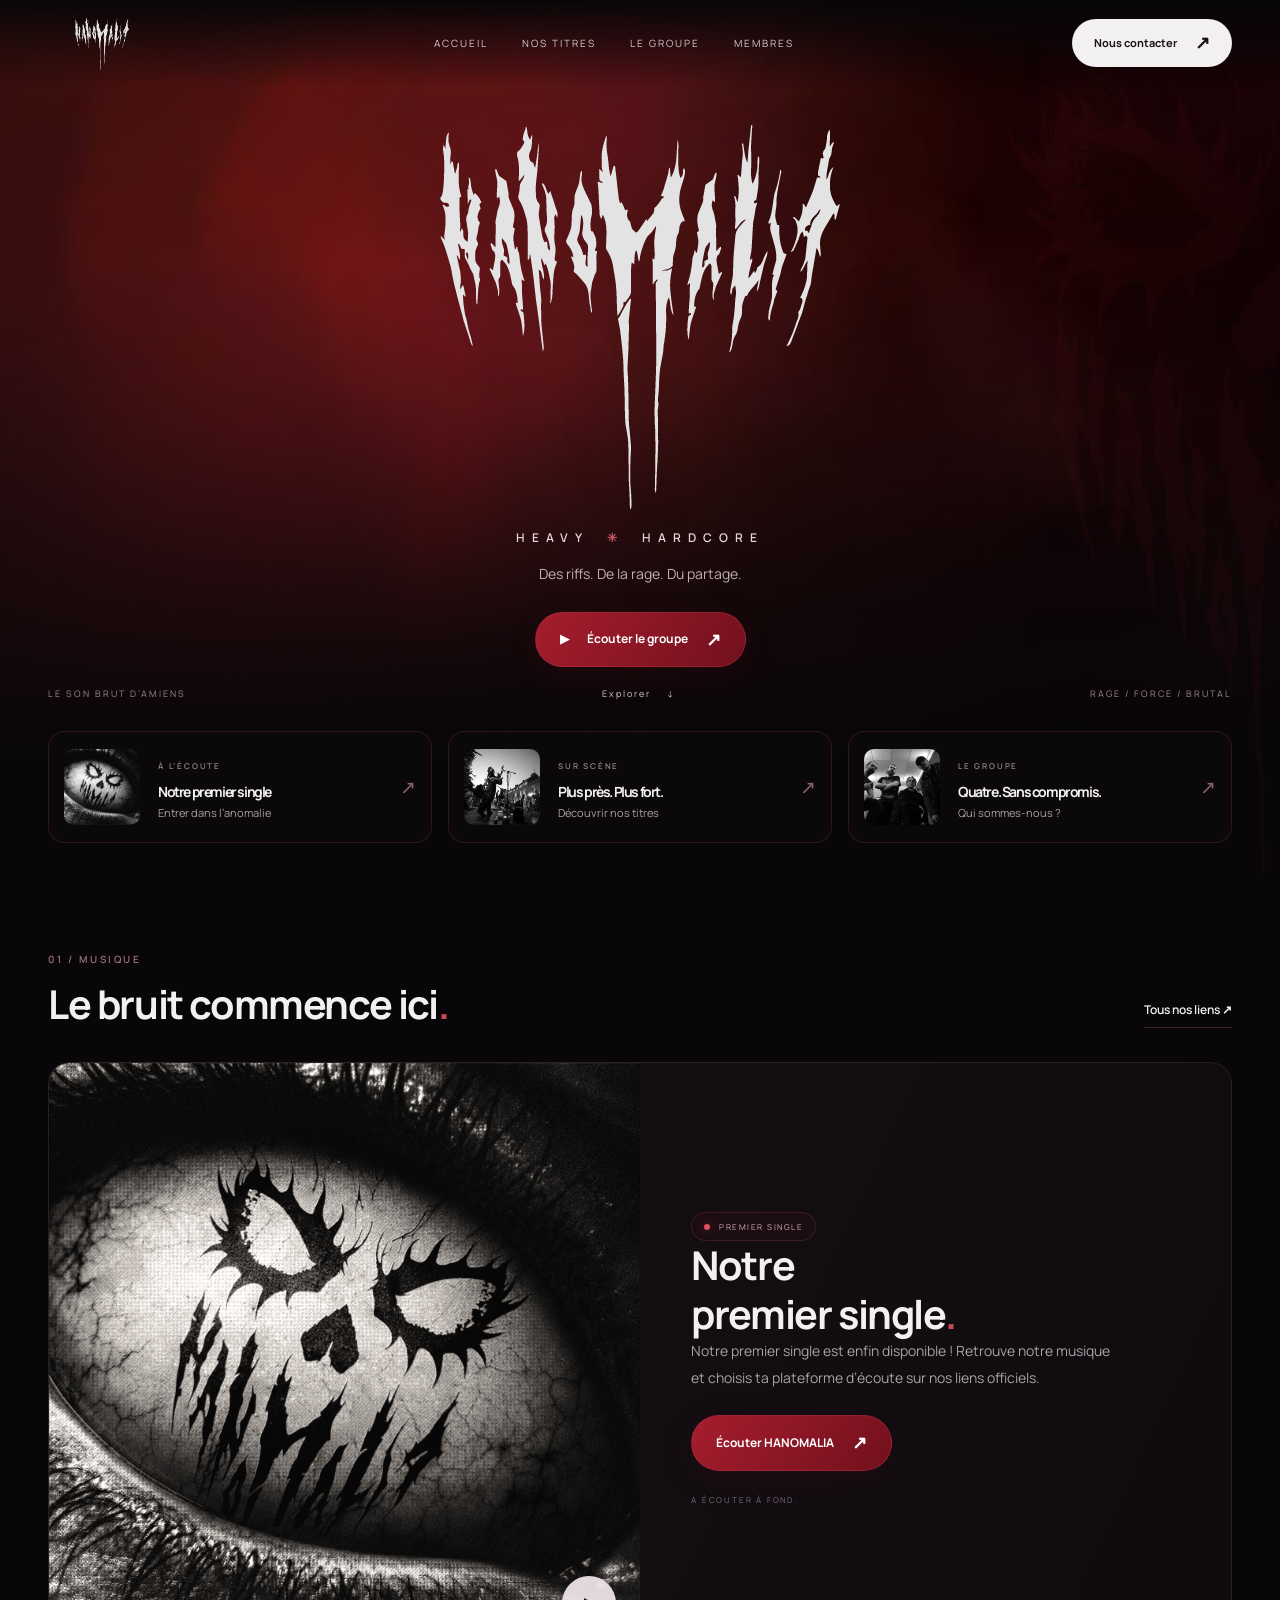
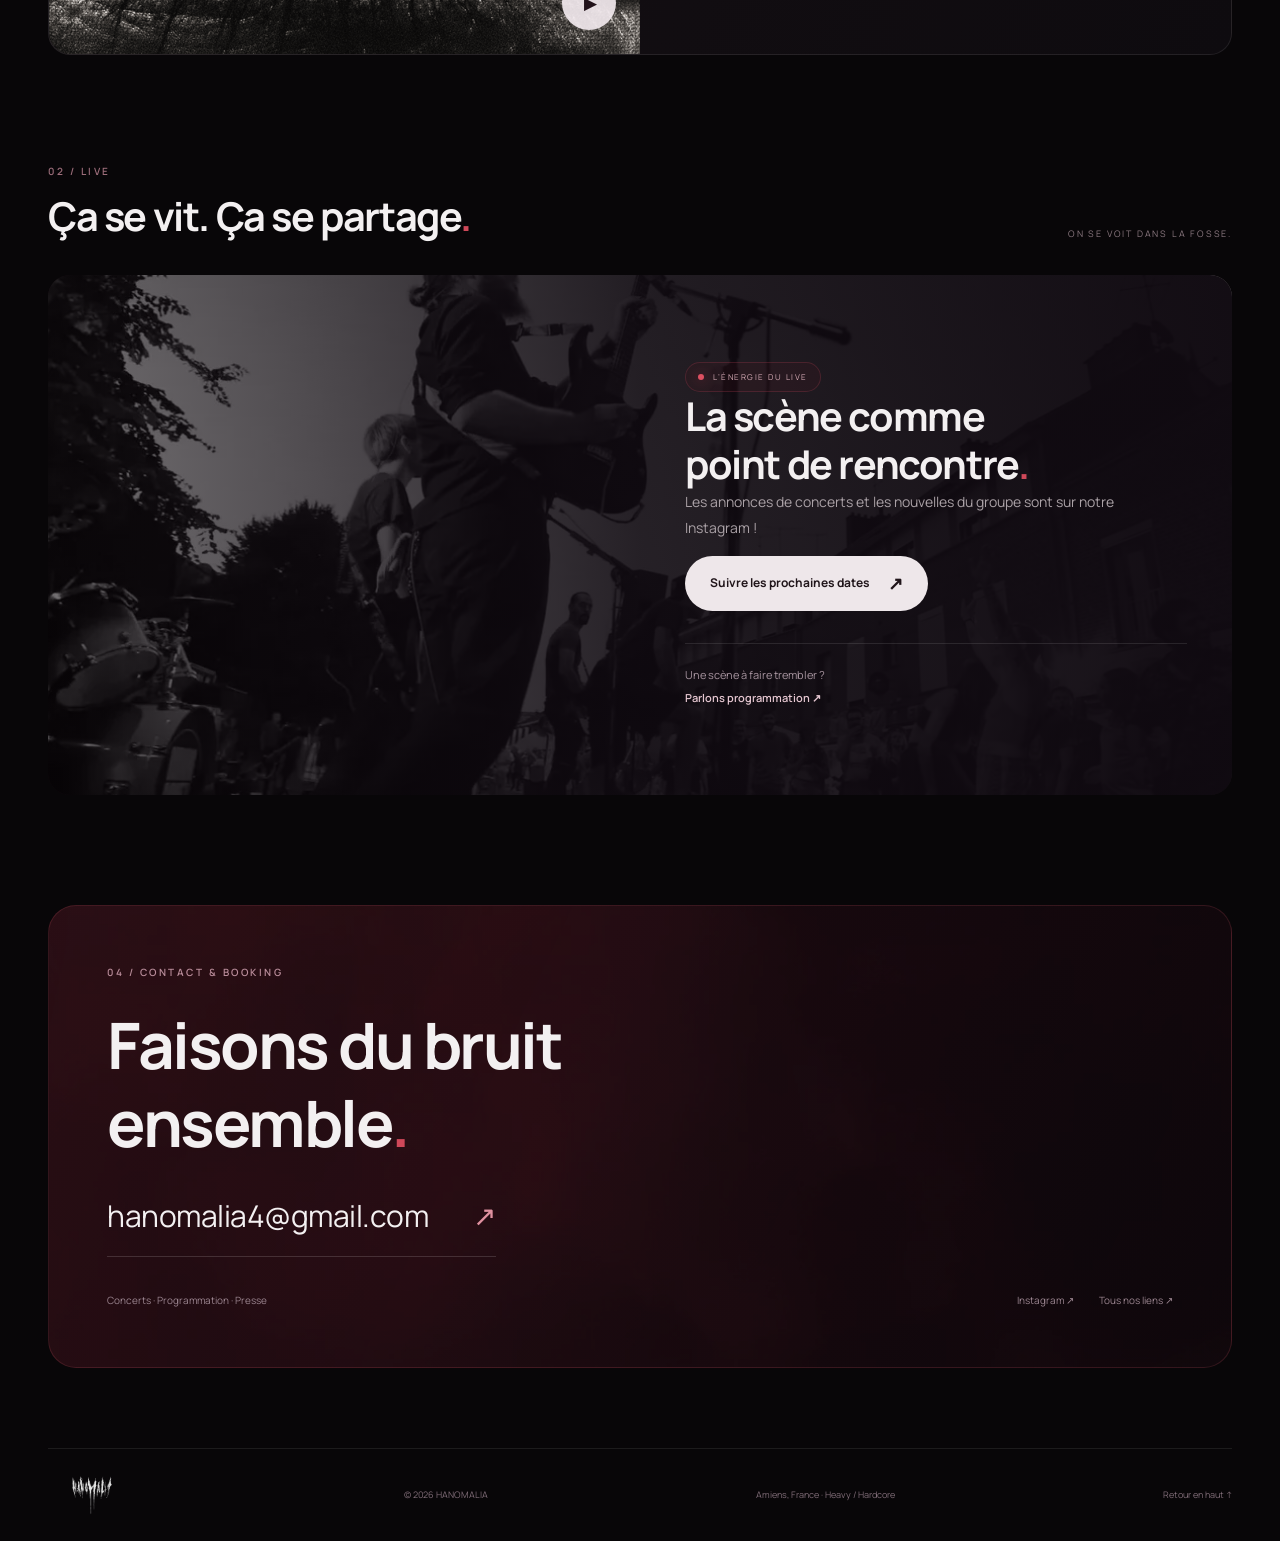
==== index.html @ aab1a252 "Refresh homepage stylesheet for darker logo shadow" ====
<!doctype html><html lang="fr"><head><meta charset="utf-8"><meta name="viewport" content="width=device-width, initial-scale=1"><title>HANOMALIA — Heavy / Hardcore</title><meta name="description" content="HANOMALIA, heavy et hardcore depuis Amiens. Notre premier single, le groupe et nos concerts."><meta name="robots" content="noindex, nofollow"><meta name="theme-color" content="#080608"><link rel="preconnect" href="https://fonts.googleapis.com"><link rel="preconnect" href="https://fonts.gstatic.com" crossorigin><link href="https://fonts.googleapis.com/css2?family=Manrope:wght@400;500;600;700;800&display=swap" rel="stylesheet"><link rel="stylesheet" href="styles.css?v=shadow-dark-v2-20261029"><script src="script.js?v=smoke-v2" defer></script></head>
<body id="top"><div class="site-shadow" aria-hidden="true"></div><a class="skip" href="#contenu">Aller au contenu</a><header class="site-header"><a class="brand" href="index.html" aria-label="HANOMALIA, accueil"><img src="assets/logo-horizontal-blanc.png" alt="HANOMALIA" width="2360" height="1640"></a><button class="menu-toggle" aria-expanded="false" aria-controls="navigation">Menu <span>+</span></button><nav id="navigation" aria-label="Navigation principale"><a href="#musique">Accueil</a><a href="live.html">Nos titres</a><a href="groupe.html">Le Groupe</a><a href="membres.html">Membres</a></nav><a class="header-contact pill" href="#contact">Nous contacter <span>↗</span></a></header>
<main id="contenu">
<section class="hero" aria-labelledby="hero-title">
 <div class="hero-content"><h1 id="hero-title"><img class="hero-wordmark" src="assets/logo-horizontal-blanc.png" alt="HANOMALIA" width="2360" height="1640"></h1><p class="hero-genre">HEAVY <span>✳</span> HARDCORE</p><p class="hero-line">Des riffs. De la rage. Du partage.</p><a class="pill primary" href="https://linktr.ee/hanomalia" target="_blank" rel="noopener noreferrer"><span class="play">▶</span> Écouter le groupe <span>↗</span></a></div>
 <div class="hero-caption"><span>LE SON BRUT D’AMIENS</span><a href="#musique">Explorer <span>↓</span></a><span>RAGE / FORCE / BRUTAL</span></div>
</section>
<div class="quick-links wrap">
 <a class="quick-card" href="#musique"><img src="assets/hanomalie-pochette.png" alt="" width="3000" height="3000"><div><span class="label">À L’ÉCOUTE</span><h2>Notre premier single</h2><p>Entrer dans l’anomalie</p></div><span class="arrow">↗</span></a>
 <a class="quick-card" href="live.html"><img src="assets/concert-original.webp" alt="" width="1170" height="1170"><div><span class="label">SUR SCÈNE</span><h2>Plus près. Plus fort.</h2><p>Découvrir nos titres</p></div><span class="arrow">↗</span></a>
 <a class="quick-card" href="membres.html"><img src="assets/groupe-hd.jpg" alt="" width="6960" height="4640"><div><span class="label">LE GROUPE</span><h2>Quatre. Sans compromis.</h2><p>Qui sommes-nous ?</p></div><span class="arrow">↗</span></a>
</div>
<section id="musique" class="section wrap"><div class="section-top"><div><p class="label">01 / MUSIQUE</p><h2>Le bruit commence ici<span>.</span></h2></div><a class="text-link" href="https://linktr.ee/hanomalia" target="_blank" rel="noopener noreferrer">Tous nos liens ↗</a></div>
<div class="release-panel"><a class="cover" href="https://linktr.ee/hanomalia" target="_blank" rel="noopener noreferrer" aria-label="Écouter notre premier single"><img src="assets/hanomalie-pochette.png" alt="Pochette Hanomalie — HANOMALIA" width="3000" height="3000" loading="lazy"><span class="cover-play" aria-hidden="true">▶</span></a><div class="release-info"><span class="badge"><span class="status-dot"></span> PREMIER SINGLE</span><h2>Notre<br>premier single<span>.</span></h2><p>Notre premier single est enfin disponible ! Retrouve notre musique et choisis ta plateforme d’écoute sur nos liens officiels.</p><a class="pill primary" href="https://linktr.ee/hanomalia" target="_blank" rel="noopener noreferrer">Écouter HANOMALIA <span>↗</span></a><span class="small-note">À ÉCOUTER À FOND.</span></div></div></section>
<section id="live" class="section wrap"><div class="section-top"><div><p class="label">02 / LIVE</p><h2>Ça se vit. Ça se partage<span>.</span></h2></div><span class="section-aside">ON SE VOIT DANS LA FOSSE.</span></div>
<div class="live-panel"><img class="live-photo" src="assets/concert-original.webp" alt="HANOMALIA et son public en concert" width="1170" height="1170" loading="lazy"><div class="live-copy"><span class="badge"><span class="status-dot"></span> L’ÉNERGIE DU LIVE</span><h2>La scène comme<br>point de rencontre<span>.</span></h2><p>Les annonces de concerts et les nouvelles du groupe sont sur notre Instagram !</p><a class="pill light" href="https://www.instagram.com/hanomalia_band/" target="_blank" rel="noopener noreferrer">Suivre les prochaines dates <span>↗</span></a><div class="booking-inline"><span>Une scène à faire trembler ?</span><a href="mailto:hanomalia4@gmail.com?subject=Booking%20HANOMALIA">Parlons programmation ↗</a></div></div></div></section>

<section id="contact" class="contact wrap"><div class="contact-panel"><p class="label">04 / CONTACT & BOOKING</p><h2>Faisons du bruit<br>ensemble<span>.</span></h2><a class="contact-email" href="mailto:hanomalia4@gmail.com">hanomalia4@gmail.com <span>↗</span></a><div class="contact-bottom"><span>Concerts · Programmation · Presse</span><div><a href="https://www.instagram.com/hanomalia_band/" target="_blank" rel="noopener noreferrer">Instagram ↗</a><a href="https://linktr.ee/hanomalia" target="_blank" rel="noopener noreferrer">Tous nos liens ↗</a></div></div></div></section>
</main><footer class="site-footer"><a href="index.html" aria-label="HANOMALIA, accueil"><img src="assets/logo-horizontal-blanc.png" alt="HANOMALIA" width="2360" height="1640"></a><span>© <span id="year">2026</span> HANOMALIA</span><span>Amiens, France · Heavy / Hardcore</span><a href="#top">Retour en haut ↑</a></footer></body></html>
---- styles.css ----
:root{--bg:#080608;--panel:#100d10;--text:#f3f0f1;--muted:#aaa1a6;--red:#921725;--bright:#cf4859;--border:#ffffff15;--radius:22px}*{box-sizing:border-box}html{scroll-behavior:smooth;scroll-padding-top:105px}body{margin:0;background:var(--bg);color:var(--text);font-family:Manrope,Arial,sans-serif;font-size:15px;line-height:1.7}a{color:inherit;text-decoration:none}button{font:inherit}img{display:block;max-width:100%}a:focus-visible,button:focus-visible{outline:2px solid #ef7e8b;outline-offset:6px}.skip{position:fixed;top:-100px;left:20px;z-index:50;padding:12px 20px;background:white;color:black;border-radius:30px}.skip:focus{top:12px}.wrap{width:min(1240px,calc(100% - 96px));margin-inline:auto}.site-header{height:86px;display:flex;align-items:center;justify-content:space-between;gap:30px;padding:0 48px;position:fixed;top:0;left:0;right:0;z-index:20;background:linear-gradient(#080608,#19111600)}.brand{width:108px;flex-shrink:0}.brand img{width:108px;height:55px;object-fit:contain}nav{display:flex;align-items:center;gap:34px}nav a{font-size:10px;text-transform:uppercase;letter-spacing:2px;color:#d6cbd0;transition:color .2s}nav a:hover,nav a[aria-current]{color:white}.pill{display:inline-flex;align-items:center;justify-content:center;gap:18px;padding:14px 24px;border-radius:999px;line-height:1.4;font-size:12px;font-weight:700;border:1px solid transparent;transition:background .2s,transform .2s}.pill:hover{transform:translateY(-2px)}.pill span:last-child{font-size:18px}.header-contact{background:var(--text);color:#191116;padding:10px 21px;font-size:11px}.primary{background:linear-gradient(125deg,#a51d2d,#72101d);border-color:#cf485940;color:white;box-shadow:0 8px 30px #650b1c2e}.primary:hover{background:#b52538}.light{background:#eee7ea;color:#20151a}.outline{border-color:#ffffff38}.menu-toggle{display:none}.hero{min-height:720px;height:84vh;max-height:940px;position:relative;display:grid;place-items:center;isolation:isolate;background:#200709 url('assets/fumee-rouge.jpg') center/cover fixed no-repeat}.hero:before{content:"";position:absolute;inset:0;z-index:-1;background:linear-gradient(180deg,#0806081a 0%,#08060810 35%,#080608bb 79%,var(--bg) 100%),radial-gradient(ellipse at 50% 44%,transparent 15%,#0c030780 100%)}.hero-content{text-align:center;padding:110px 20px 100px;width:100%}.eyebrow,.label{font-size:10px;font-weight:600;letter-spacing:2.5px;text-transform:uppercase}.eyebrow{color:#d0b9c0;display:flex;align-items:center;justify-content:center;gap:10px;margin:0 0 18px}.status-dot{display:inline-block;width:6px;height:6px;border-radius:50%;background:#dc5061;box-shadow:0 0 12px #d5324f80;flex-shrink:0}h1,h2,h3,p{margin-top:0}.hero h1{margin:0 auto 8px;width:min(660px,80vw)}.hero-wordmark{width:100%;height:auto;filter:drop-shadow(0 8px 32px #0005)}.hero-genre{font-size:12px;font-weight:600;letter-spacing:7px;margin:4px 0 14px;color:#e4d6dc}.hero-genre span{margin:0 9px;color:#c65664}.hero-line{font-size:14px;color:#bfaeb5;margin-bottom:26px}.hero-caption{position:absolute;bottom:55px;left:48px;right:48px;display:flex;justify-content:space-between;align-items:center;color:#9e878f;font-size:9px;letter-spacing:2px}.hero-caption a{color:#d7c6cc;display:flex;gap:16px}.quick-links{display:grid;grid-template-columns:repeat(3,1fr);gap:16px;position:relative;margin-top:-25px;z-index:2}.quick-card{display:flex;align-items:center;gap:18px;border:1px solid #a93a4c40;background:#0c090cf0;backdrop-filter:blur(14px);border-radius:16px;min-height:112px;padding:15px;transition:border-color .2s,transform .2s}.quick-card:hover{border-color:#b54a5c;transform:translateY(-4px)}.quick-card img{width:76px;height:76px;object-fit:cover;border-radius:10px;filter:grayscale(1)}.quick-card .label{font-size:8px;letter-spacing:1.8px;color:#94838b}.quick-card h2{font-size:14px;line-height:1.4;margin:5px 0 3px;font-weight:700}.quick-card p{font-size:11px;color:var(--muted);margin:0}.arrow{margin-left:auto;color:#8c606e;font-size:19px}.section{padding-top:108px;scroll-margin-top:10px}.section-top{display:flex;justify-content:space-between;align-items:flex-end;gap:24px;margin-bottom:34px}.section-top .label{color:#9d6e7b;margin-bottom:12px}h2{font-size:clamp(30px,3.1vw,44px);line-height:1.22;letter-spacing:-1.4px;font-weight:700;margin-bottom:0}h2>span,h1>span{color:var(--bright)}.text-link{display:inline-flex;gap:18px;font-size:12px;font-weight:600;border-bottom:1px solid #8a3c4c70;padding-bottom:7px}.text-link:hover{color:#ec9eaa}.section-aside{font-size:9px;letter-spacing:1.8px;color:#8b7980}.release-panel{display:grid;grid-template-columns:1fr 1fr;gap:0;background:linear-gradient(115deg,#161014,#0e0b0f);border:1px solid var(--border);border-radius:var(--radius);overflow:hidden}.cover{display:block;position:relative;overflow:hidden;aspect-ratio:1}.cover img{width:100%;height:auto;aspect-ratio:1;object-fit:cover;transition:transform .4s}.cover:hover img{transform:scale(1.025)}.cover-play{position:absolute;bottom:24px;right:24px;background:#f1e9edeb;color:#21121a;border-radius:50%;width:54px;height:54px;display:grid;place-items:center;font-size:17px;padding-left:3px}.release-info{padding:clamp(30px,4vw,62px);display:flex;flex-direction:column;align-items:flex-start;justify-content:center}.badge{display:inline-flex;align-items:center;gap:9px;border:1px solid #b5415540;background:#a5162510;border-radius:30px;padding:7px 12px;font-size:8px;letter-spacing:1.5px;color:#d6abb6}.release-info h3,.live-copy h3,.about-copy h3{font-size:clamp(28px,3vw,42px);line-height:1.2;letter-spacing:-1.3px;margin:25px 0 20px}.release-info p,.live-copy p,.about-copy p{font-size:14px;color:var(--muted);line-height:1.9;max-width:430px}.release-info .pill{margin-top:10px}.small-note{font-size:8px;letter-spacing:1.8px;color:#7f6c76;margin-top:22px}.live-panel{position:relative;min-height:520px;border-radius:var(--radius);overflow:hidden;background:#190d13;display:grid;grid-template-columns:1fr 1fr}.live-photo{position:absolute;inset:0;width:100%;height:100%;object-fit:cover;object-position:center 48%;filter:grayscale(1) brightness(.65)}.live-panel:after{content:"";position:absolute;inset:0;background:linear-gradient(90deg,#140b1255,#100a11d9 50%,#100a11f5 100%);pointer-events:none}.live-copy{grid-column:2;position:relative;z-index:1;padding:60px 45px;align-self:center}.booking-inline{margin-top:32px;padding-top:22px;border-top:1px solid #ffffff1a;display:flex;flex-direction:column;gap:4px;font-size:11px;color:#a895a0}.booking-inline a{color:#e7c8d2;font-weight:600}.about-layout{display:grid;grid-template-columns:1fr 1fr;gap:68px;align-items:center}.chips{display:flex;flex-wrap:wrap;gap:8px}.chips span{padding:5px 10px;border:1px solid #ffffff1b;border-radius:30px;color:#a58e99;font-size:8px;letter-spacing:1px}.group-photo{position:relative;align-self:stretch;min-height:470px;border-radius:var(--radius);overflow:hidden;background:#151016}.group-photo img{width:100%;height:100%;object-fit:cover;filter:grayscale(1);position:absolute;inset:0}.group-photo:after{content:"";position:absolute;inset:0;background:linear-gradient(transparent 60%,#080608c9)}.group-photo>span{position:absolute;bottom:23px;left:25px;font-size:8px;letter-spacing:2px;z-index:1;color:#d6c9d0}.member-names{display:grid;grid-template-columns:1fr 1fr;gap:18px 30px;margin:30px 0}.member-names>span{font-size:13px;font-weight:700}.member-names small{display:block;color:#9d8d96;font-size:10px;font-weight:400;margin-top:2px}.contact{padding-top:110px;padding-bottom:80px;scroll-margin-top:20px}.contact-panel{border:1px solid #b3485938;border-radius:28px;padding:58px;background:linear-gradient(115deg,#210c14dd,#0c080dd9),url('assets/fumee-rouge.jpg') center/cover}.contact-panel .label{color:#b98c9a;margin-bottom:25px}.contact h2{font-size:clamp(36px,5vw,66px);letter-spacing:-2.5px}.contact-email{font-size:clamp(16px,2.5vw,30px);letter-spacing:-.5px;display:inline-flex;gap:45px;align-items:center;margin-top:28px;padding-bottom:15px;border-bottom:1px solid #ffffff25}.contact-email span{font-size:28px;color:#e091a0}.contact-bottom{display:flex;justify-content:space-between;gap:20px;margin-top:35px;font-size:10px;color:#9b8590}.contact-bottom>div{display:flex;gap:25px}.contact-bottom a:hover{color:white}.site-footer{border-top:1px solid var(--border);margin:0 48px;padding:26px 0;display:flex;align-items:center;justify-content:space-between;gap:20px;color:#806d78;font-size:9px}.site-footer img{width:88px;height:40px;object-fit:contain}.site-footer a:hover{color:white}.members-page{background:radial-gradient(ellipse at 70% 0%,#310a18,transparent 45%),var(--bg)}.members-page .site-header{position:relative;background:#08060866}.members-main{padding-top:70px;padding-bottom:90px}.members-intro{margin-bottom:50px}.members-intro .label{color:#b98394}.members-intro h1{font-size:clamp(38px,5vw,66px);line-height:1.15;letter-spacing:-2.5px;margin-bottom:20px}.members-intro>p:last-child{color:var(--muted);font-size:14px}.people-grid{display:grid;grid-template-columns:repeat(2,1fr);gap:42px 28px;margin-bottom:50px}.portrait{position:relative;border-radius:20px;overflow:hidden;background:#171117}.portrait img{width:100%;aspect-ratio:4/5;object-fit:cover;filter:grayscale(1) contrast(1.15)}.portrait>span{position:absolute;bottom:18px;left:20px;font-size:10px;color:#eee;background:#130b12a6;border:1px solid #ffffff29;padding:4px 11px;border-radius:20px}.person-caption{display:flex;justify-content:space-between;align-items:center;gap:20px;padding:18px 2px}.person-caption h2{font-size:29px;letter-spacing:-1px}.person-caption p{margin:0;font-size:12px;color:var(--muted)}
@media(min-width:1500px){.site-header{padding-inline:max(48px,calc((100vw - 1340px)/2))}}@media(max-width:1000px){.wrap{width:calc(100% - 56px)}.site-header{padding:0 28px}nav{gap:22px}.quick-links{gap:10px}.quick-card{gap:10px;padding:12px}.quick-card img{width:54px;height:65px}.quick-card h2{font-size:12px}.quick-card p{font-size:10px}.arrow{display:none}.about-layout{gap:35px}.hero-caption{left:28px;right:28px}.live-copy{padding:42px 30px}.contact-panel{padding:42px}.site-footer{margin-inline:28px}}
@media(max-width:700px){.wrap{width:calc(100% - 36px)}.site-header{height:76px;padding:0 18px;gap:15px}.brand,.brand img{width:94px}.header-contact{margin-left:auto;padding:9px 15px;font-size:10px}.menu-toggle{display:flex;align-items:center;gap:10px;order:3;background:#ffffff0b;color:white;border:1px solid #ffffff2b;border-radius:30px;padding:9px 14px;font-size:10px}nav{display:none;position:absolute;top:76px;left:18px;right:18px;padding:26px;border:1px solid #ffffff1f;border-radius:18px;background:#100b10f7;backdrop-filter:blur(20px);flex-direction:column;align-items:flex-start;gap:24px}nav.open{display:flex}.hero{height:auto;min-height:650px}.hero-content{padding:145px 15px 125px}.hero h1{width:94%;margin:20px auto}.eyebrow{font-size:8px;letter-spacing:1.8px}.hero-genre{font-size:10px;letter-spacing:4px}.hero-line{font-size:12px}.hero-caption{bottom:35px;left:18px;right:18px;justify-content:center}.hero-caption>span{display:none}.quick-links{grid-template-columns:1fr;margin-top:-12px;gap:10px}.quick-card{padding:13px;min-height:92px;gap:17px}.quick-card img{width:64px;height:64px}.quick-card h2{font-size:14px}.quick-card p{font-size:11px}.arrow{display:block;margin-right:10px}.section{padding-top:70px}.section-top{align-items:flex-start;gap:20px;flex-direction:column;margin-bottom:26px}h2{font-size:29px;letter-spacing:-1px}.section-aside{display:none}.release-panel,.about-layout{grid-template-columns:1fr}.release-info{padding:30px}.release-info h3,.live-copy h3,.about-copy h3{font-size:32px}.live-panel{display:block;min-height:600px}.live-panel:after{background:linear-gradient(0deg,#100a11f5,#100a11b3 65%,#100a1122)}.live-photo{object-position:35% center}.live-copy{padding:210px 25px 30px}.about-layout{gap:30px}.group-photo{min-height:350px;grid-row:1}.contact{padding-top:70px;padding-bottom:45px}.contact-panel{padding:30px 24px;border-radius:22px}.contact h2{font-size:39px;letter-spacing:-1.5px}.contact-email{font-size:clamp(14px,4.4vw,22px);gap:14px}.contact-bottom{flex-direction:column}.site-footer{margin-inline:18px;flex-wrap:wrap;font-size:8px}.site-footer>span:nth-of-type(2){display:none}.members-main{padding-top:45px}.members-intro h1{font-size:40px;letter-spacing:-1.7px}.people-grid{gap:25px 14px}.portrait{border-radius:14px}.person-caption{align-items:flex-start;flex-direction:column;gap:4px;padding-top:12px}.person-caption h2{font-size:25px}.person-caption p{font-size:10px}.portrait>span{bottom:10px;left:10px}}
@media(max-width:380px){.people-grid{grid-template-columns:1fr}.contact h2{font-size:34px}.hero-genre{letter-spacing:3px}}
@media(prefers-reduced-motion:reduce){html{scroll-behavior:auto}*{transition:none!important}}

.hero-wordmark{max-height:410px;object-fit:contain}.group-intro{padding-top:65px}.group-intro h1{font-size:clamp(38px,5vw,66px);line-height:1.15;letter-spacing:-2px;margin-bottom:0}.group-actions{display:flex;align-items:center;gap:30px;padding-block:45px 80px}@media(max-width:700px){.hero-wordmark{max-height:260px}.group-intro{padding-top:40px}.group-intro h1{font-size:40px}.group-actions{align-items:flex-start;flex-direction:column;gap:25px;padding-block:35px 55px}}

.sr-only{position:absolute;width:1px;height:1px;padding:0;margin:-1px;overflow:hidden;clip:rect(0,0,0,0);white-space:nowrap;border:0}
.repertoire-main{max-width:1040px;padding-top:58px;padding-bottom:70px}
.repertoire-heading{margin-bottom:34px}.repertoire-heading .label{color:#b98394;margin-bottom:10px}
.repertoire-heading h1{font-size:clamp(38px,5vw,58px);line-height:1.15;letter-spacing:-2px;margin-bottom:0}
.track-list{list-style:none;margin:0 0 35px;padding:0;display:grid;gap:13px}
.track-card{display:flex;align-items:center;gap:26px;min-height:102px;padding:22px 28px;border:1px solid #ffffff18;border-radius:16px;background:linear-gradient(115deg,#141013,#0d0b0e)}
.track-number{width:30px;flex-shrink:0;color:#8e717c;font-size:12px;letter-spacing:1px}
.track-info{min-width:0}.track-info h2{font-size:19px;font-weight:800;line-height:1.35;letter-spacing:-.35px;color:#fff;margin:0 0 5px;overflow-wrap:anywhere}
.track-info p{font-size:12px;color:#a89ca4;line-height:1.4;margin:0;font-variant-numeric:tabular-nums}
.track-listen{margin-left:auto;flex-shrink:0;font-size:11px;padding:9px 20px;gap:12px}
@media(max-width:700px){.repertoire-main{padding-top:38px;padding-bottom:45px}.repertoire-heading{margin-bottom:26px}.track-card{gap:12px;min-height:94px;padding:18px 16px;border-radius:14px}.track-number{width:20px;font-size:10px}.track-info h2{font-size:16px}.track-info p{font-size:11px}.track-listen{padding:8px 12px;gap:6px;font-size:10px}.track-listen span:last-child{font-size:15px}}

/* Decorative half-logo, fixed to the right edge throughout the home page. */
.site-shadow{position:fixed;inset:0;z-index:5;pointer-events:none;overflow:hidden;mix-blend-mode:screen}
.site-shadow::before{content:"";position:absolute;top:0;right:0;width:144vh;height:100%;transform:translateX(50%);background:#6b1520;opacity:.075;-webkit-mask:url('assets/skull-original.png') center/contain no-repeat;mask:url('assets/skull-original.png') center/contain no-repeat}
@media(max-width:700px){.site-shadow::before{width:144svh;opacity:.05}}
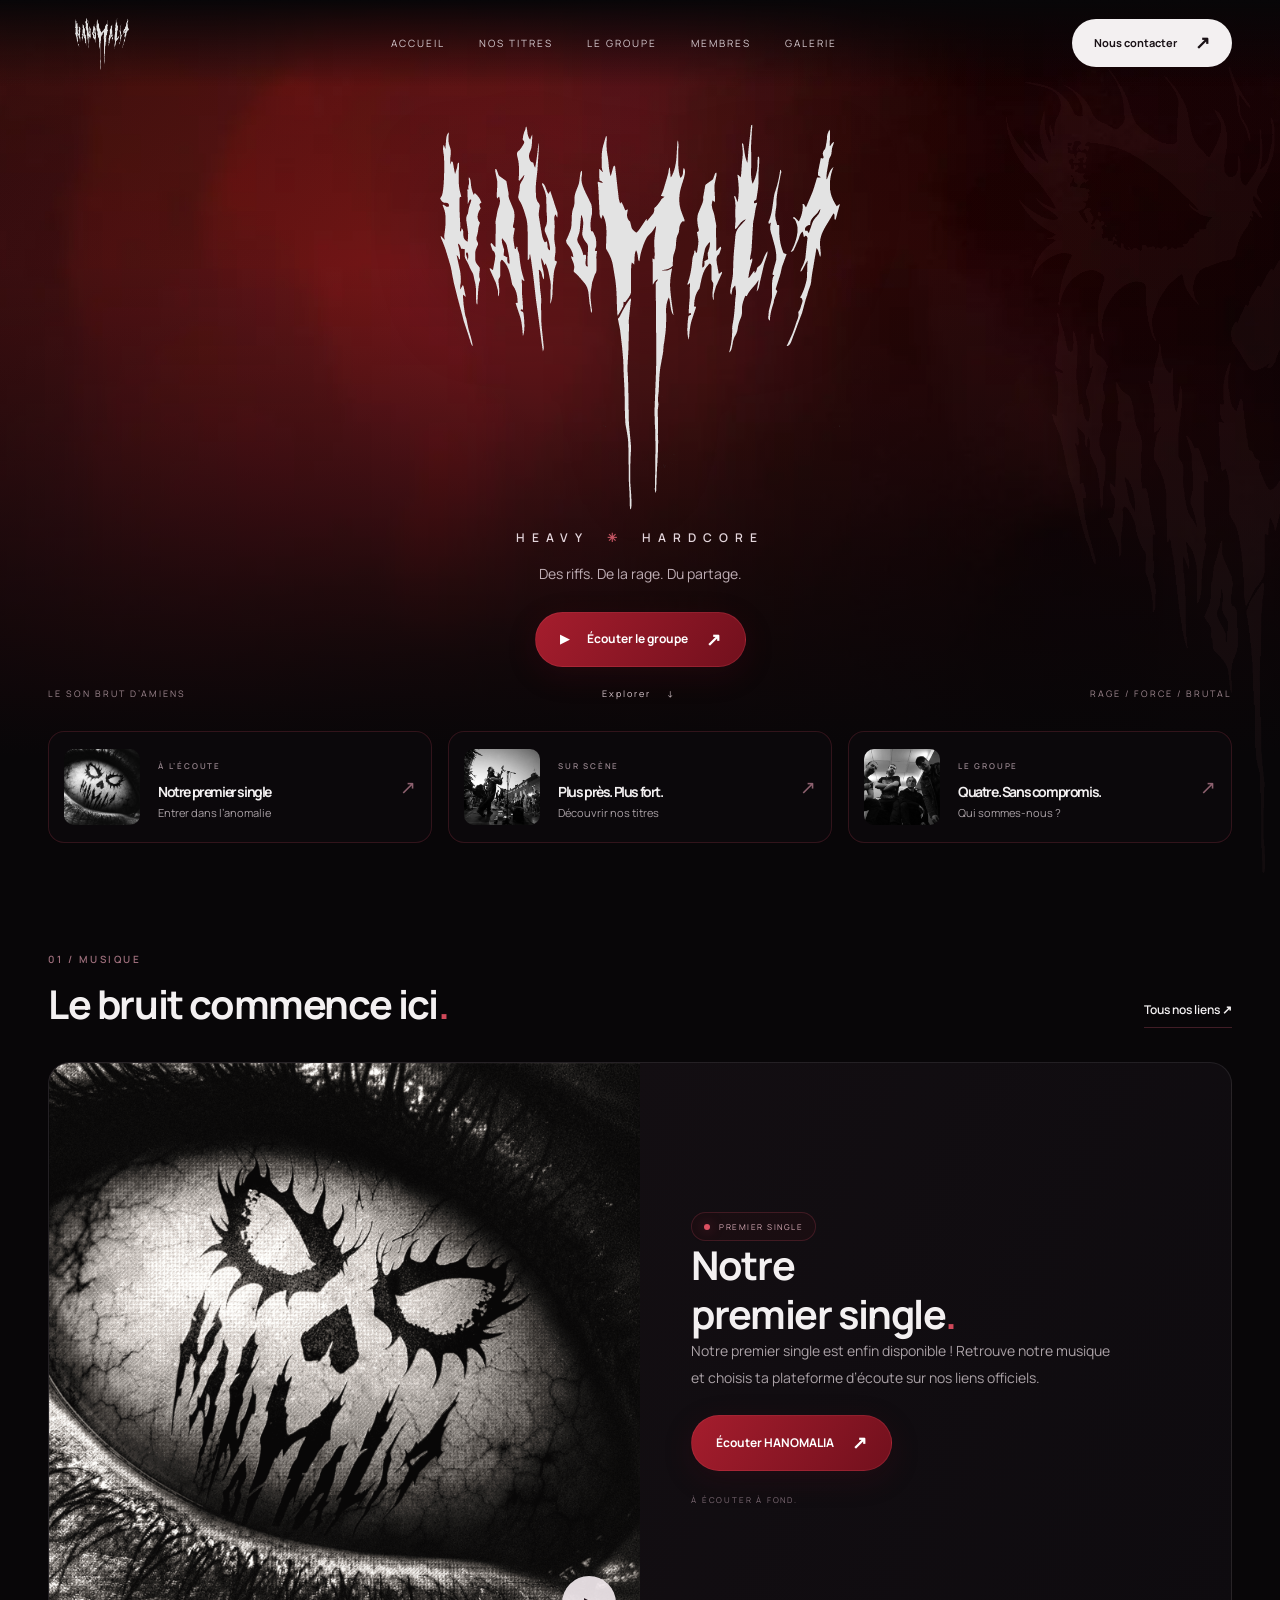
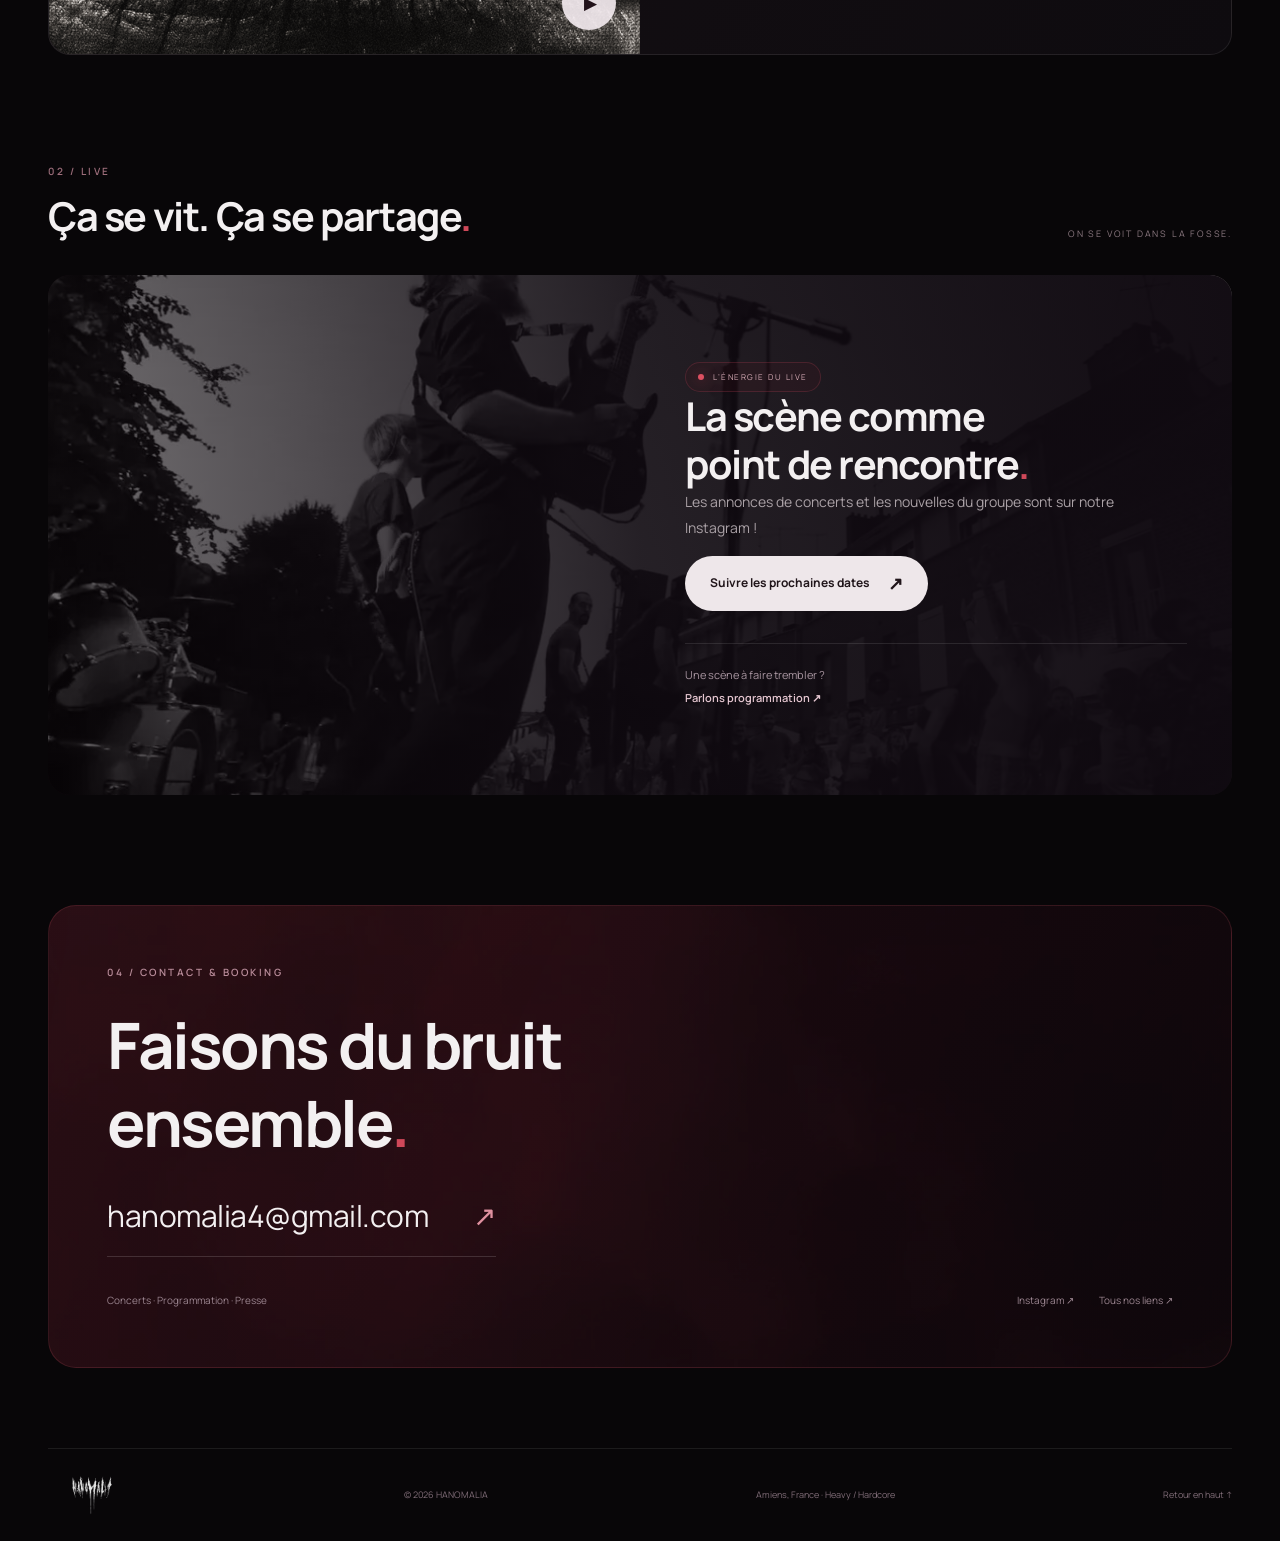
==== commit e1061d10: "Make Gallery discoverable from the V2 navigation" ====
--- a/index.html
+++ b/index.html
@@ -1,5 +1,5 @@
-<!doctype html><html lang="fr"><head><meta charset="utf-8"><meta name="viewport" content="width=device-width, initial-scale=1"><title>HANOMALIA — Heavy / Hardcore</title><meta name="description" content="HANOMALIA, heavy et hardcore depuis Amiens. Notre premier single, le groupe et nos concerts."><meta name="robots" content="noindex, nofollow"><meta name="theme-color" content="#080608"><link rel="preconnect" href="https://fonts.googleapis.com"><link rel="preconnect" href="https://fonts.gstatic.com" crossorigin><link href="https://fonts.googleapis.com/css2?family=Manrope:wght@400;500;600;700;800&display=swap" rel="stylesheet"><link rel="stylesheet" href="styles.css?v=shadow-dark-v2-20261029"><script src="script.js?v=smoke-v2" defer></script></head>
-<body id="top"><div class="site-shadow" aria-hidden="true"></div><a class="skip" href="#contenu">Aller au contenu</a><header class="site-header"><a class="brand" href="index.html" aria-label="HANOMALIA, accueil"><img src="assets/logo-horizontal-blanc.png" alt="HANOMALIA" width="2360" height="1640"></a><button class="menu-toggle" aria-expanded="false" aria-controls="navigation">Menu <span>+</span></button><nav id="navigation" aria-label="Navigation principale"><a href="#musique">Accueil</a><a href="live.html">Nos titres</a><a href="groupe.html">Le Groupe</a><a href="membres.html">Membres</a></nav><a class="header-contact pill" href="#contact">Nous contacter <span>↗</span></a></header>
+<!doctype html><html lang="fr"><head><meta charset="utf-8"><meta name="viewport" content="width=device-width, initial-scale=1"><title>HANOMALIA — Heavy / Hardcore</title><meta name="description" content="HANOMALIA, heavy et hardcore depuis Amiens. Notre premier single, le groupe et nos concerts."><meta name="robots" content="noindex, nofollow"><meta name="theme-color" content="#080608"><link rel="preconnect" href="https://fonts.googleapis.com"><link rel="preconnect" href="https://fonts.gstatic.com" crossorigin><link href="https://fonts.googleapis.com/css2?family=Manrope:wght@400;500;600;700;800&display=swap" rel="stylesheet"><link rel="stylesheet" href="styles.css?v=gallery-menu-20261030"><script src="script.js?v=smoke-v2" defer></script></head>
+<body id="top"><div class="site-shadow" aria-hidden="true"></div><a class="skip" href="#contenu">Aller au contenu</a><header class="site-header"><a class="brand" href="index.html" aria-label="HANOMALIA, accueil"><img src="assets/logo-horizontal-blanc.png" alt="HANOMALIA" width="2360" height="1640"></a><button class="menu-toggle" aria-expanded="false" aria-controls="navigation">Menu <span>+</span></button><nav id="navigation" aria-label="Navigation principale"><a href="#musique">Accueil</a><a href="live.html">Nos titres</a><a href="groupe.html">Le Groupe</a><a href="membres.html">Membres</a><a href="galerie.html">Galerie</a></nav><a class="header-contact pill" href="#contact">Nous contacter <span>↗</span></a></header>
 <main id="contenu">
 <section class="hero" aria-labelledby="hero-title">
  <div class="hero-content"><h1 id="hero-title"><img class="hero-wordmark" src="assets/logo-horizontal-blanc.png" alt="HANOMALIA" width="2360" height="1640"></h1><p class="hero-genre">HEAVY <span>✳</span> HARDCORE</p><p class="hero-line">Des riffs. De la rage. Du partage.</p><a class="pill primary" href="https://linktr.ee/hanomalia" target="_blank" rel="noopener noreferrer"><span class="play">▶</span> Écouter le groupe <span>↗</span></a></div>
--- a/styles.css
+++ b/styles.css
@@ -20,5 +20,13 @@
 
 /* Decorative half-logo, fixed to the right edge throughout the home page. */
 .site-shadow{position:fixed;inset:0;z-index:5;pointer-events:none;overflow:hidden;mix-blend-mode:screen}
-.site-shadow::before{content:"";position:absolute;top:0;right:0;width:144vh;height:100%;transform:translateX(50%);background:#6b1520;opacity:.075;-webkit-mask:url('assets/skull-original.png') center/contain no-repeat;mask:url('assets/skull-original.png') center/contain no-repeat}
+.site-shadow::before{content:"";position:absolute;top:0;right:0;width:144vh;height:100%;transform:translateX(50%);background:#a7626bd6;opacity:.075;-webkit-mask:url('assets/skull-original.png') center/contain no-repeat;mask:url('assets/skull-original.png') center/contain no-repeat}
 @media(max-width:700px){.site-shadow::before{width:144svh;opacity:.05}}
+
+/* Keep navigation comfortable on intermediate screen widths. */
+@media(min-width:701px) and (max-width:1000px){
+.site-header{gap:15px}.header-contact{margin-left:auto}
+.menu-toggle{display:flex;align-items:center;gap:10px;order:3;background:#ffffff0b;color:white;border:1px solid #ffffff2b;border-radius:30px;padding:9px 14px;font-size:10px}
+.site-header nav{display:none;position:absolute;top:86px;left:28px;right:28px;padding:26px;border:1px solid #ffffff1f;border-radius:18px;background:#100b10f7;backdrop-filter:blur(20px);flex-direction:column;align-items:flex-start;gap:24px}
+.site-header nav.open{display:flex}
+}
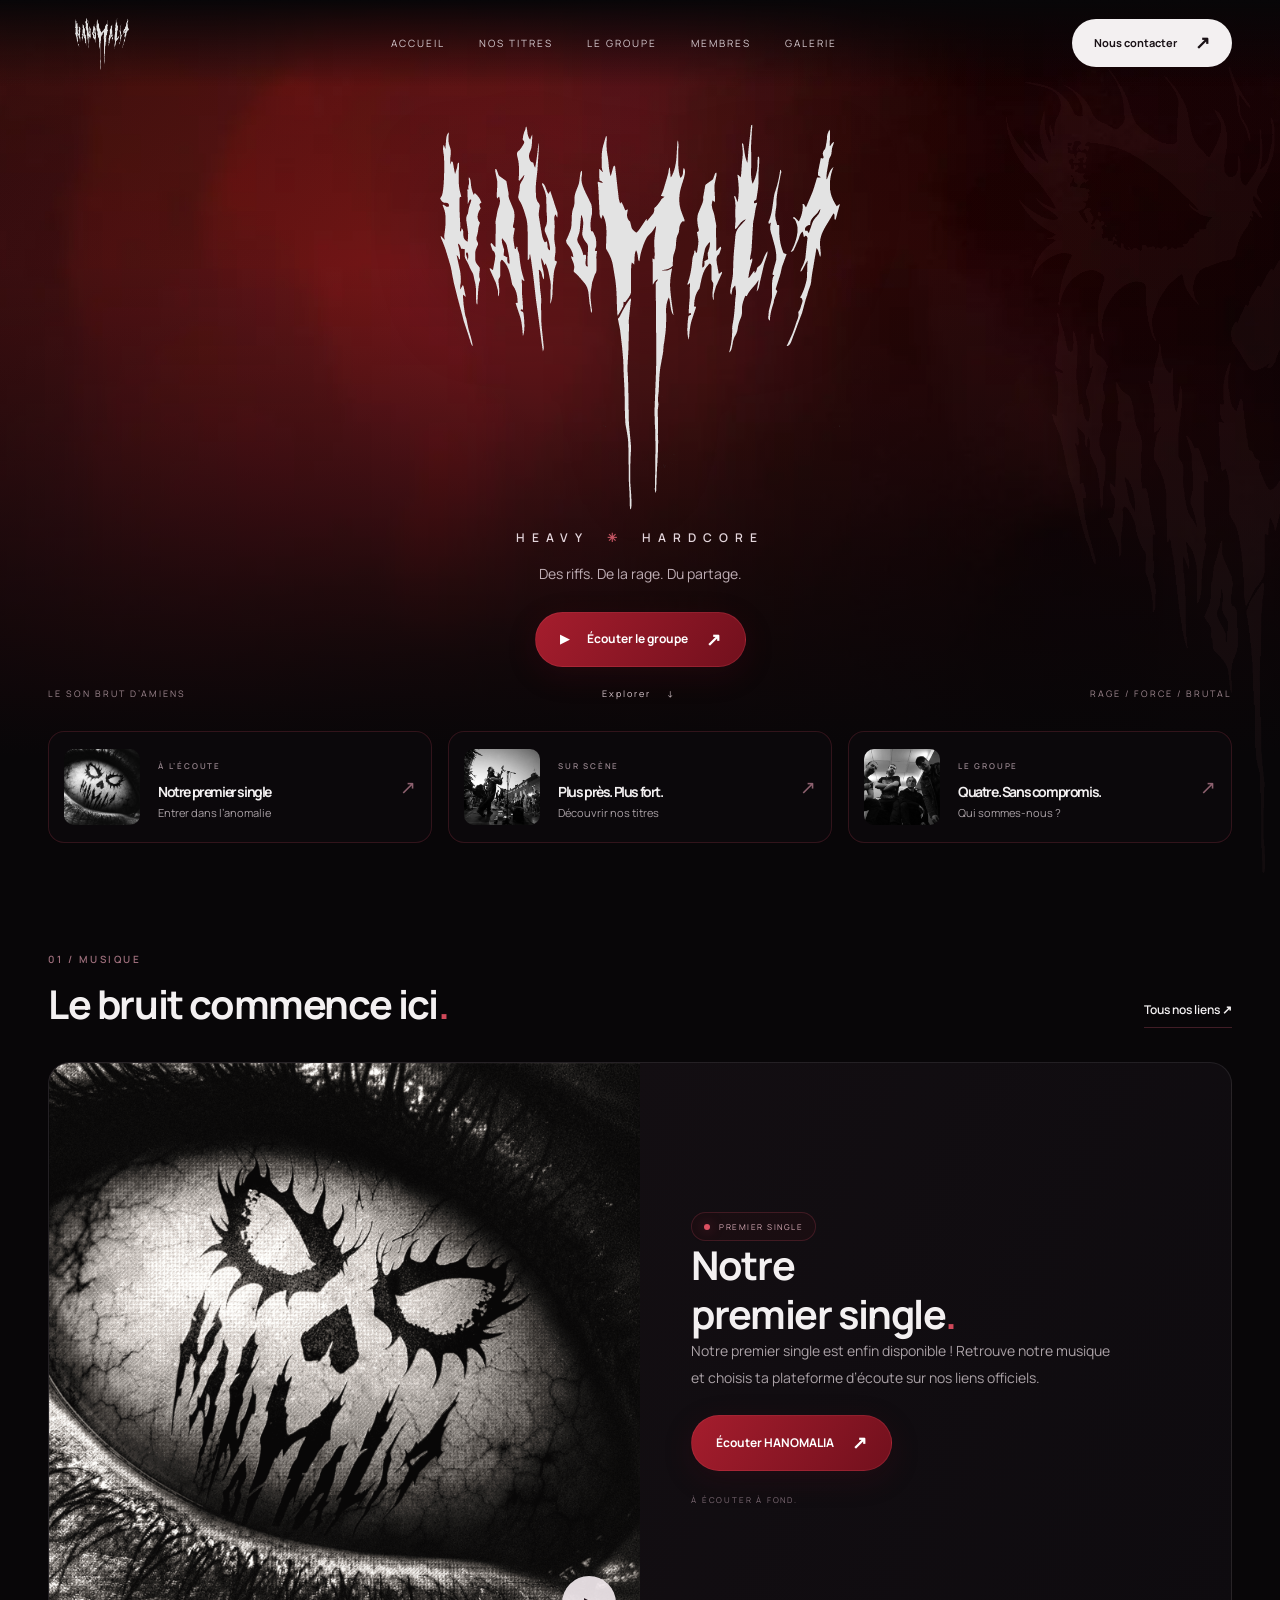
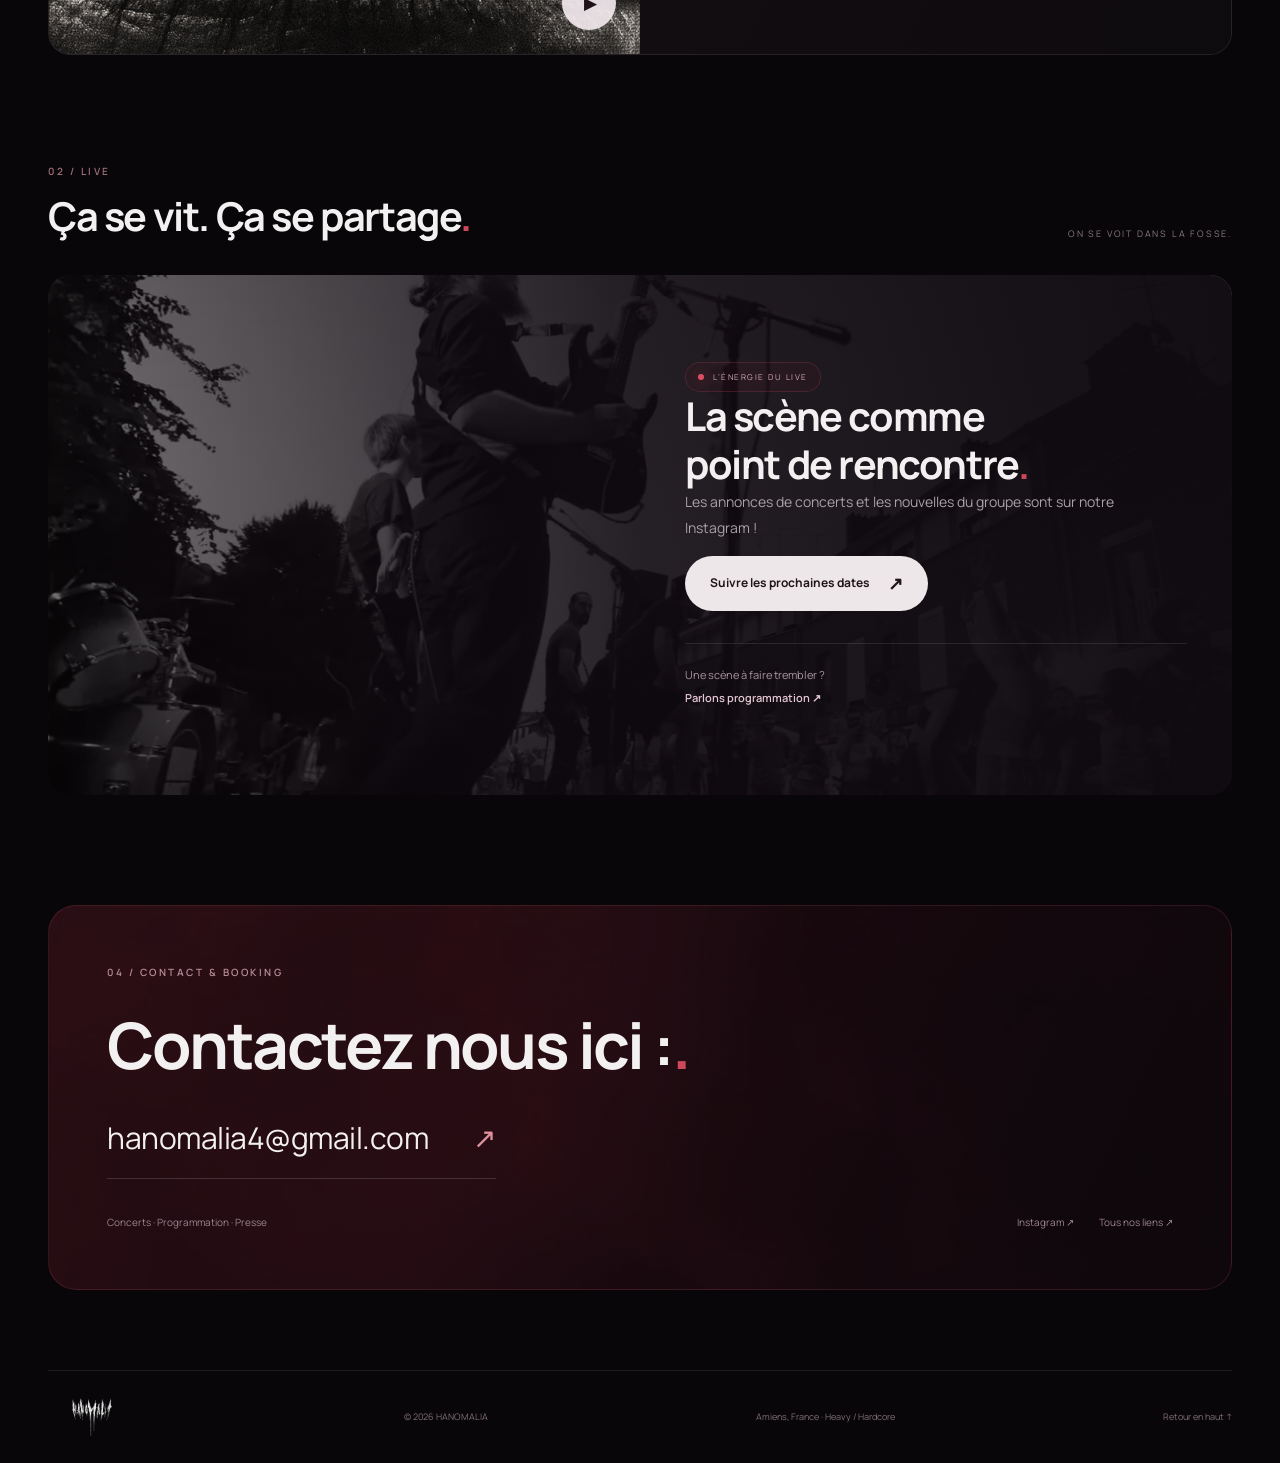
==== commit e5a1c0ed: "Update index.html" ====
--- a/index.html
+++ b/index.html
@@ -15,5 +15,5 @@
 <section id="live" class="section wrap"><div class="section-top"><div><p class="label">02 / LIVE</p><h2>Ça se vit. Ça se partage<span>.</span></h2></div><span class="section-aside">ON SE VOIT DANS LA FOSSE.</span></div>
 <div class="live-panel"><img class="live-photo" src="assets/concert-original.webp" alt="HANOMALIA et son public en concert" width="1170" height="1170" loading="lazy"><div class="live-copy"><span class="badge"><span class="status-dot"></span> L’ÉNERGIE DU LIVE</span><h2>La scène comme<br>point de rencontre<span>.</span></h2><p>Les annonces de concerts et les nouvelles du groupe sont sur notre Instagram !</p><a class="pill light" href="https://www.instagram.com/hanomalia_band/" target="_blank" rel="noopener noreferrer">Suivre les prochaines dates <span>↗</span></a><div class="booking-inline"><span>Une scène à faire trembler ?</span><a href="mailto:hanomalia4@gmail.com?subject=Booking%20HANOMALIA">Parlons programmation ↗</a></div></div></div></section>
 
-<section id="contact" class="contact wrap"><div class="contact-panel"><p class="label">04 / CONTACT & BOOKING</p><h2>Faisons du bruit<br>ensemble<span>.</span></h2><a class="contact-email" href="mailto:hanomalia4@gmail.com">hanomalia4@gmail.com <span>↗</span></a><div class="contact-bottom"><span>Concerts · Programmation · Presse</span><div><a href="https://www.instagram.com/hanomalia_band/" target="_blank" rel="noopener noreferrer">Instagram ↗</a><a href="https://linktr.ee/hanomalia" target="_blank" rel="noopener noreferrer">Tous nos liens ↗</a></div></div></div></section>
+<section id="contact" class="contact wrap"><div class="contact-panel"><p class="label">04 / CONTACT & BOOKING</p><h2>Contactez nous ici :<span>.</span></h2><a class="contact-email" href="mailto:hanomalia4@gmail.com">hanomalia4@gmail.com <span>↗</span></a><div class="contact-bottom"><span>Concerts · Programmation · Presse</span><div><a href="https://www.instagram.com/hanomalia_band/" target="_blank" rel="noopener noreferrer">Instagram ↗</a><a href="https://linktr.ee/hanomalia" target="_blank" rel="noopener noreferrer">Tous nos liens ↗</a></div></div></div></section>
 </main><footer class="site-footer"><a href="index.html" aria-label="HANOMALIA, accueil"><img src="assets/logo-horizontal-blanc.png" alt="HANOMALIA" width="2360" height="1640"></a><span>© <span id="year">2026</span> HANOMALIA</span><span>Amiens, France · Heavy / Hardcore</span><a href="#top">Retour en haut ↑</a></footer></body></html>
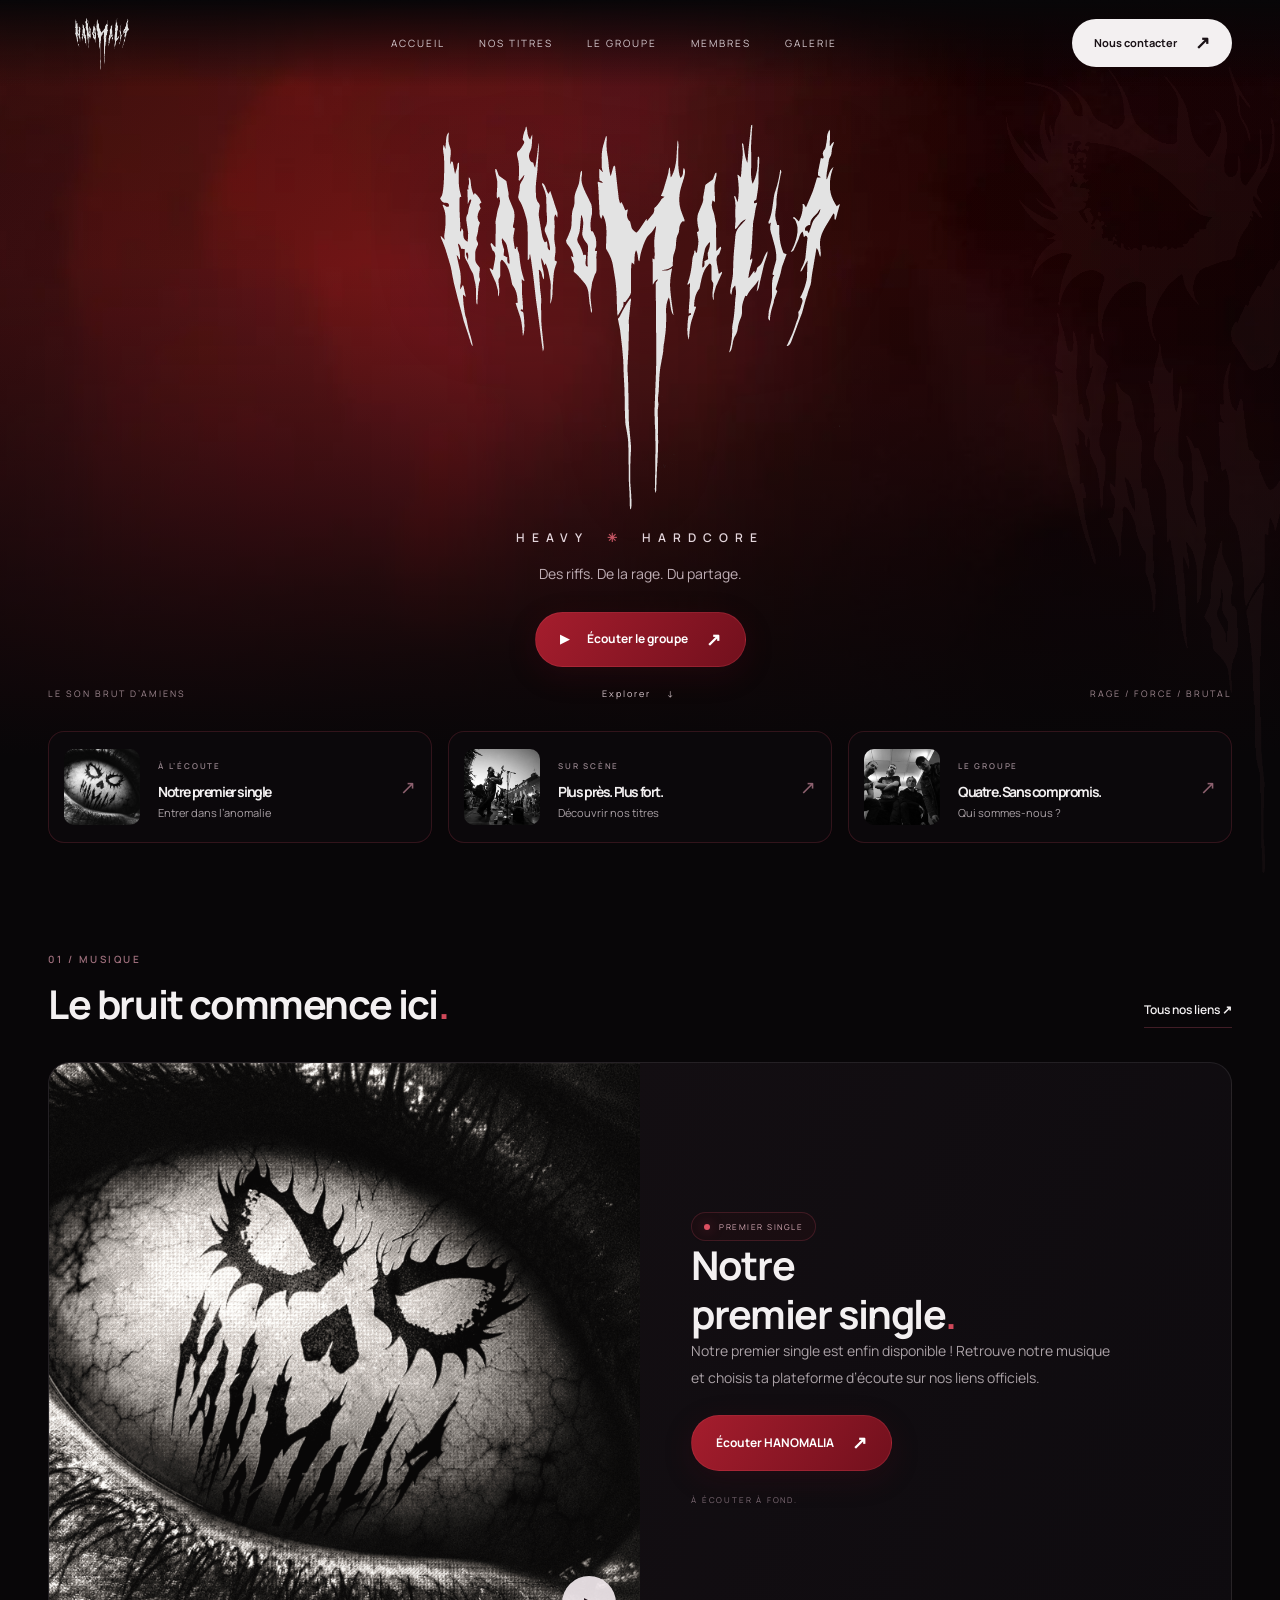
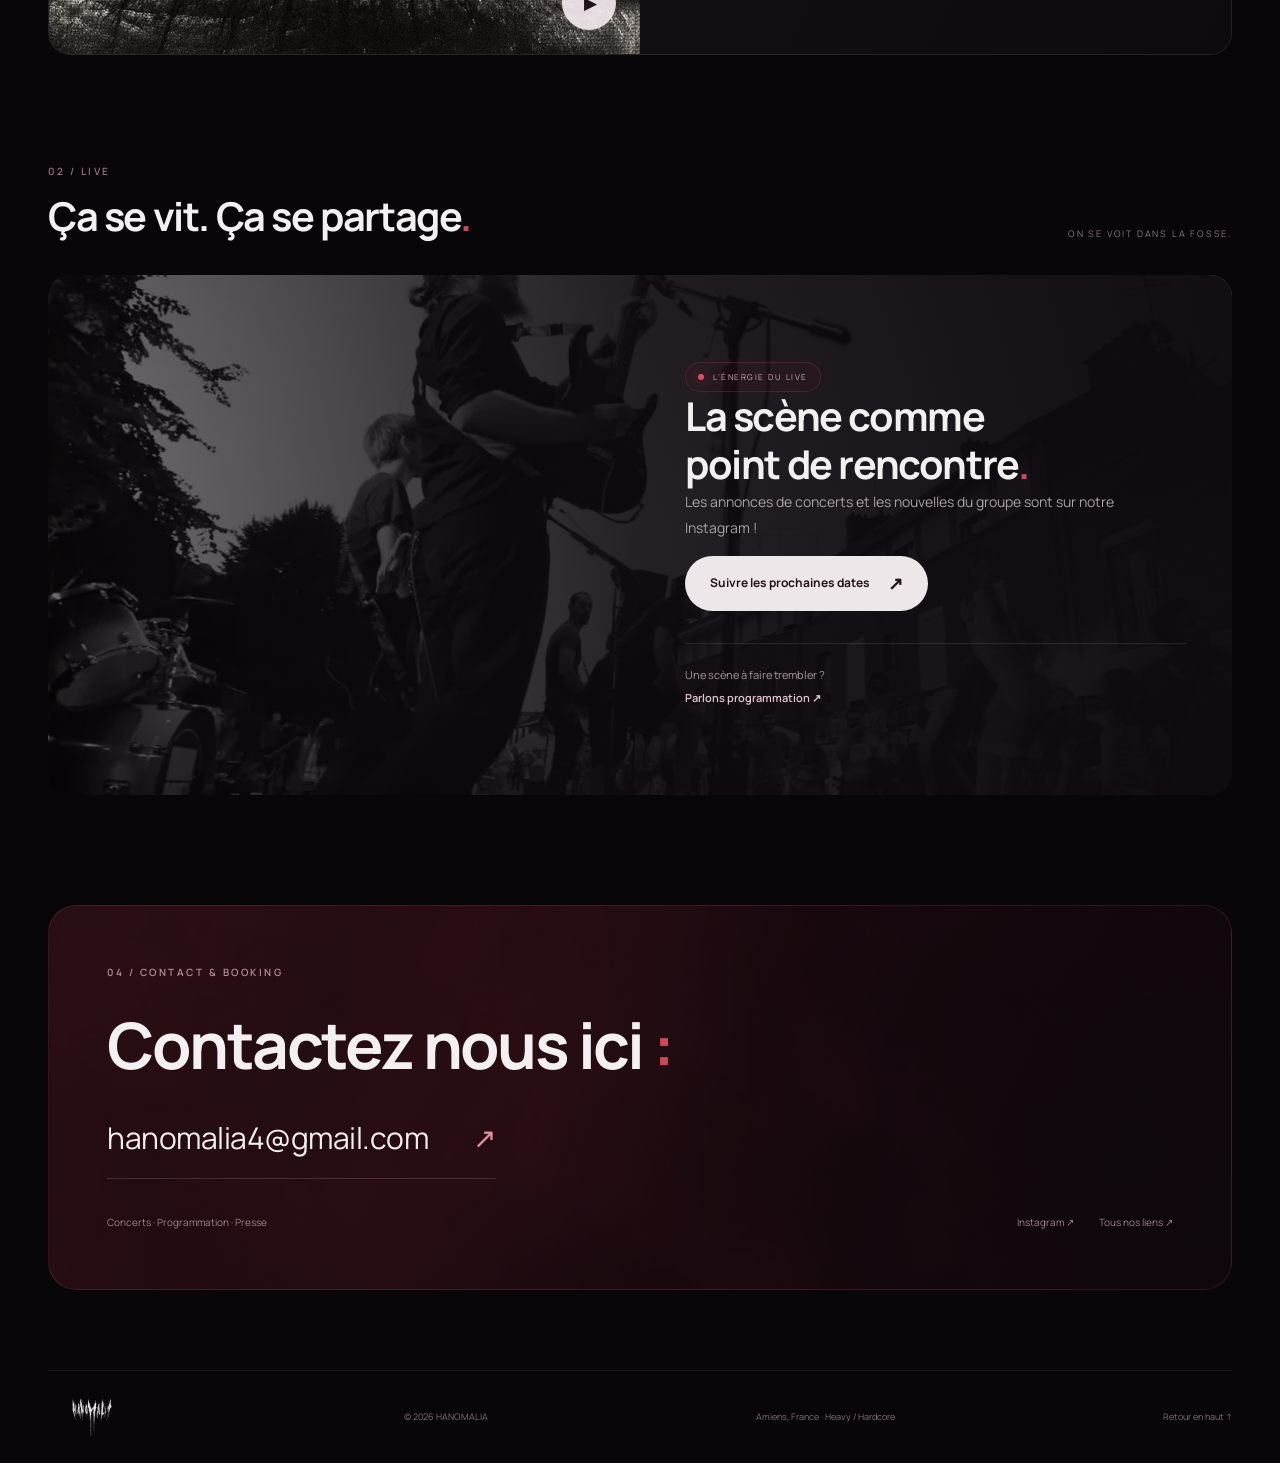
==== commit 2aed8c9e: "Update index.html" ====
--- a/index.html
+++ b/index.html
@@ -15,5 +15,5 @@
 <section id="live" class="section wrap"><div class="section-top"><div><p class="label">02 / LIVE</p><h2>Ça se vit. Ça se partage<span>.</span></h2></div><span class="section-aside">ON SE VOIT DANS LA FOSSE.</span></div>
 <div class="live-panel"><img class="live-photo" src="assets/concert-original.webp" alt="HANOMALIA et son public en concert" width="1170" height="1170" loading="lazy"><div class="live-copy"><span class="badge"><span class="status-dot"></span> L’ÉNERGIE DU LIVE</span><h2>La scène comme<br>point de rencontre<span>.</span></h2><p>Les annonces de concerts et les nouvelles du groupe sont sur notre Instagram !</p><a class="pill light" href="https://www.instagram.com/hanomalia_band/" target="_blank" rel="noopener noreferrer">Suivre les prochaines dates <span>↗</span></a><div class="booking-inline"><span>Une scène à faire trembler ?</span><a href="mailto:hanomalia4@gmail.com?subject=Booking%20HANOMALIA">Parlons programmation ↗</a></div></div></div></section>
 
-<section id="contact" class="contact wrap"><div class="contact-panel"><p class="label">04 / CONTACT & BOOKING</p><h2>Contactez nous ici :<span>.</span></h2><a class="contact-email" href="mailto:hanomalia4@gmail.com">hanomalia4@gmail.com <span>↗</span></a><div class="contact-bottom"><span>Concerts · Programmation · Presse</span><div><a href="https://www.instagram.com/hanomalia_band/" target="_blank" rel="noopener noreferrer">Instagram ↗</a><a href="https://linktr.ee/hanomalia" target="_blank" rel="noopener noreferrer">Tous nos liens ↗</a></div></div></div></section>
+<section id="contact" class="contact wrap"><div class="contact-panel"><p class="label">04 / CONTACT & BOOKING</p><h2>Contactez nous ici <span>:</span></h2><a class="contact-email" href="mailto:hanomalia4@gmail.com">hanomalia4@gmail.com <span>↗</span></a><div class="contact-bottom"><span>Concerts · Programmation · Presse</span><div><a href="https://www.instagram.com/hanomalia_band/" target="_blank" rel="noopener noreferrer">Instagram ↗</a><a href="https://linktr.ee/hanomalia" target="_blank" rel="noopener noreferrer">Tous nos liens ↗</a></div></div></div></section>
 </main><footer class="site-footer"><a href="index.html" aria-label="HANOMALIA, accueil"><img src="assets/logo-horizontal-blanc.png" alt="HANOMALIA" width="2360" height="1640"></a><span>© <span id="year">2026</span> HANOMALIA</span><span>Amiens, France · Heavy / Hardcore</span><a href="#top">Retour en haut ↑</a></footer></body></html>
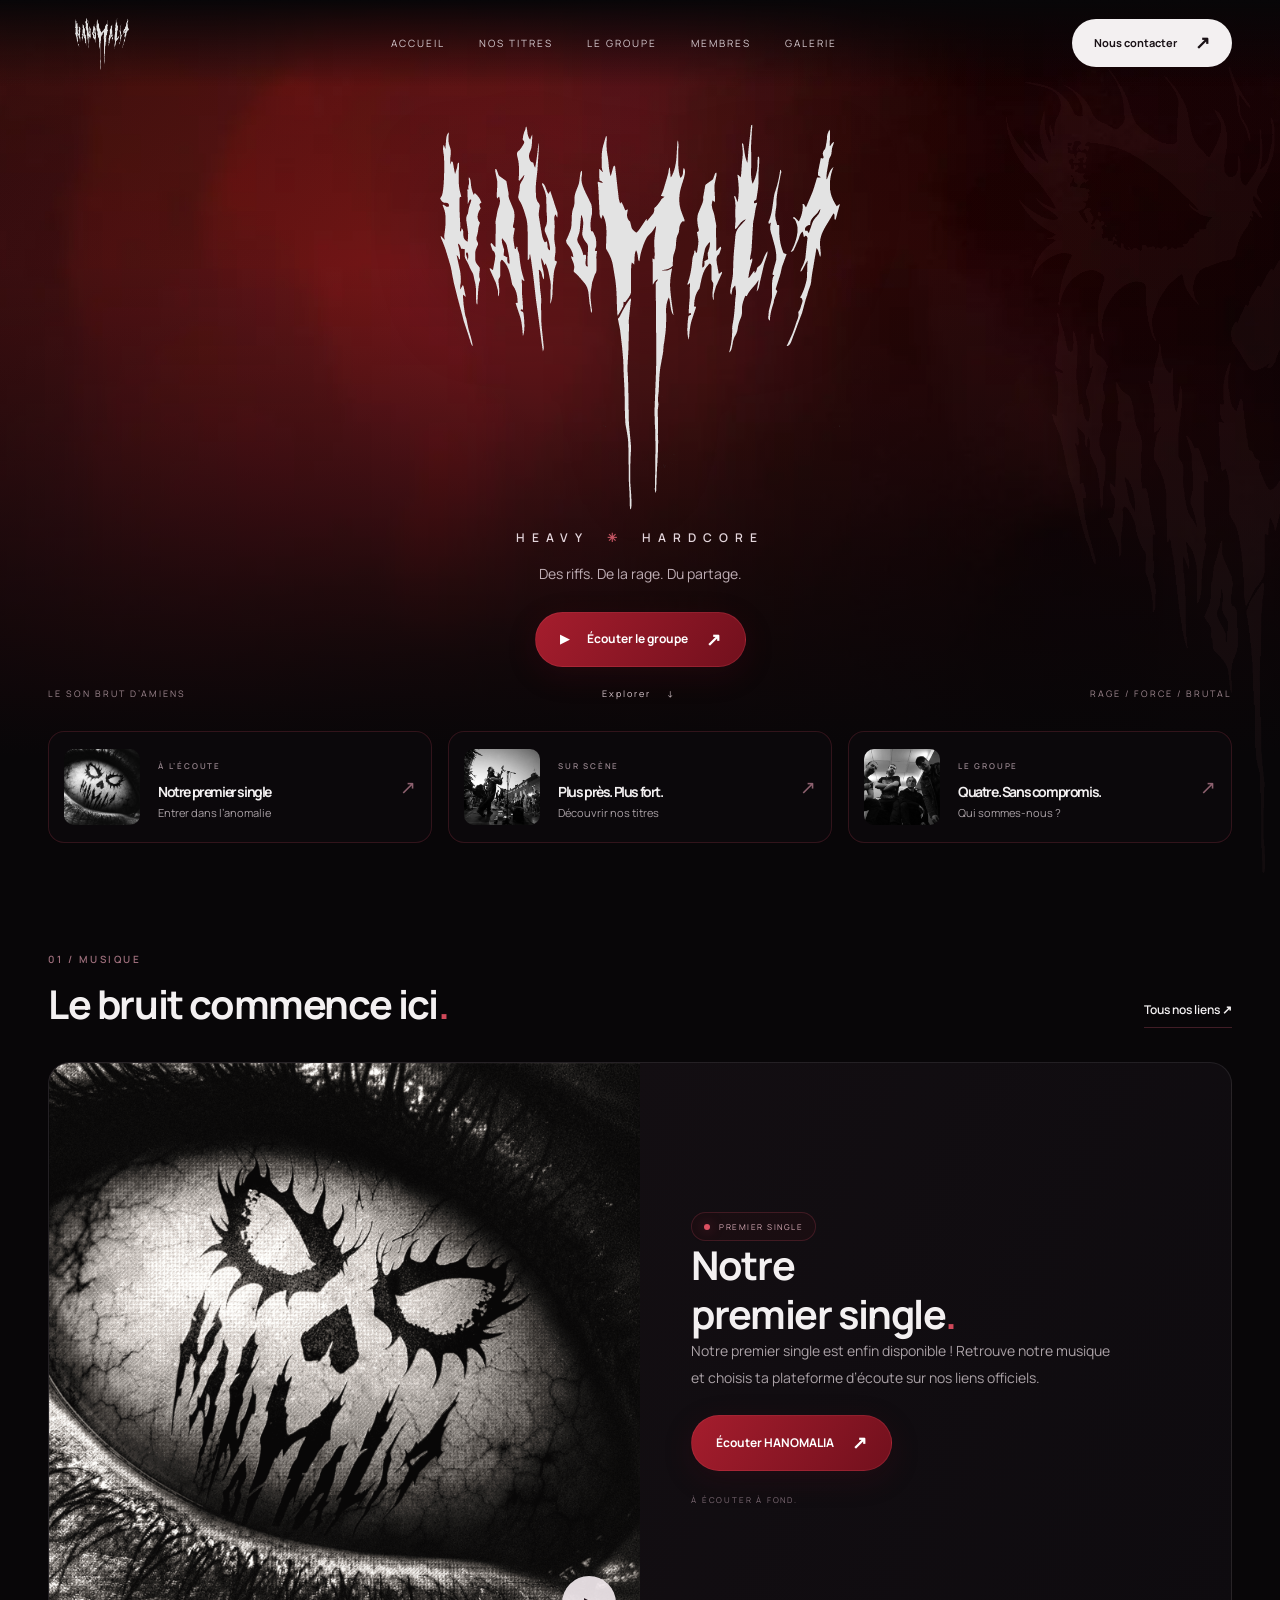
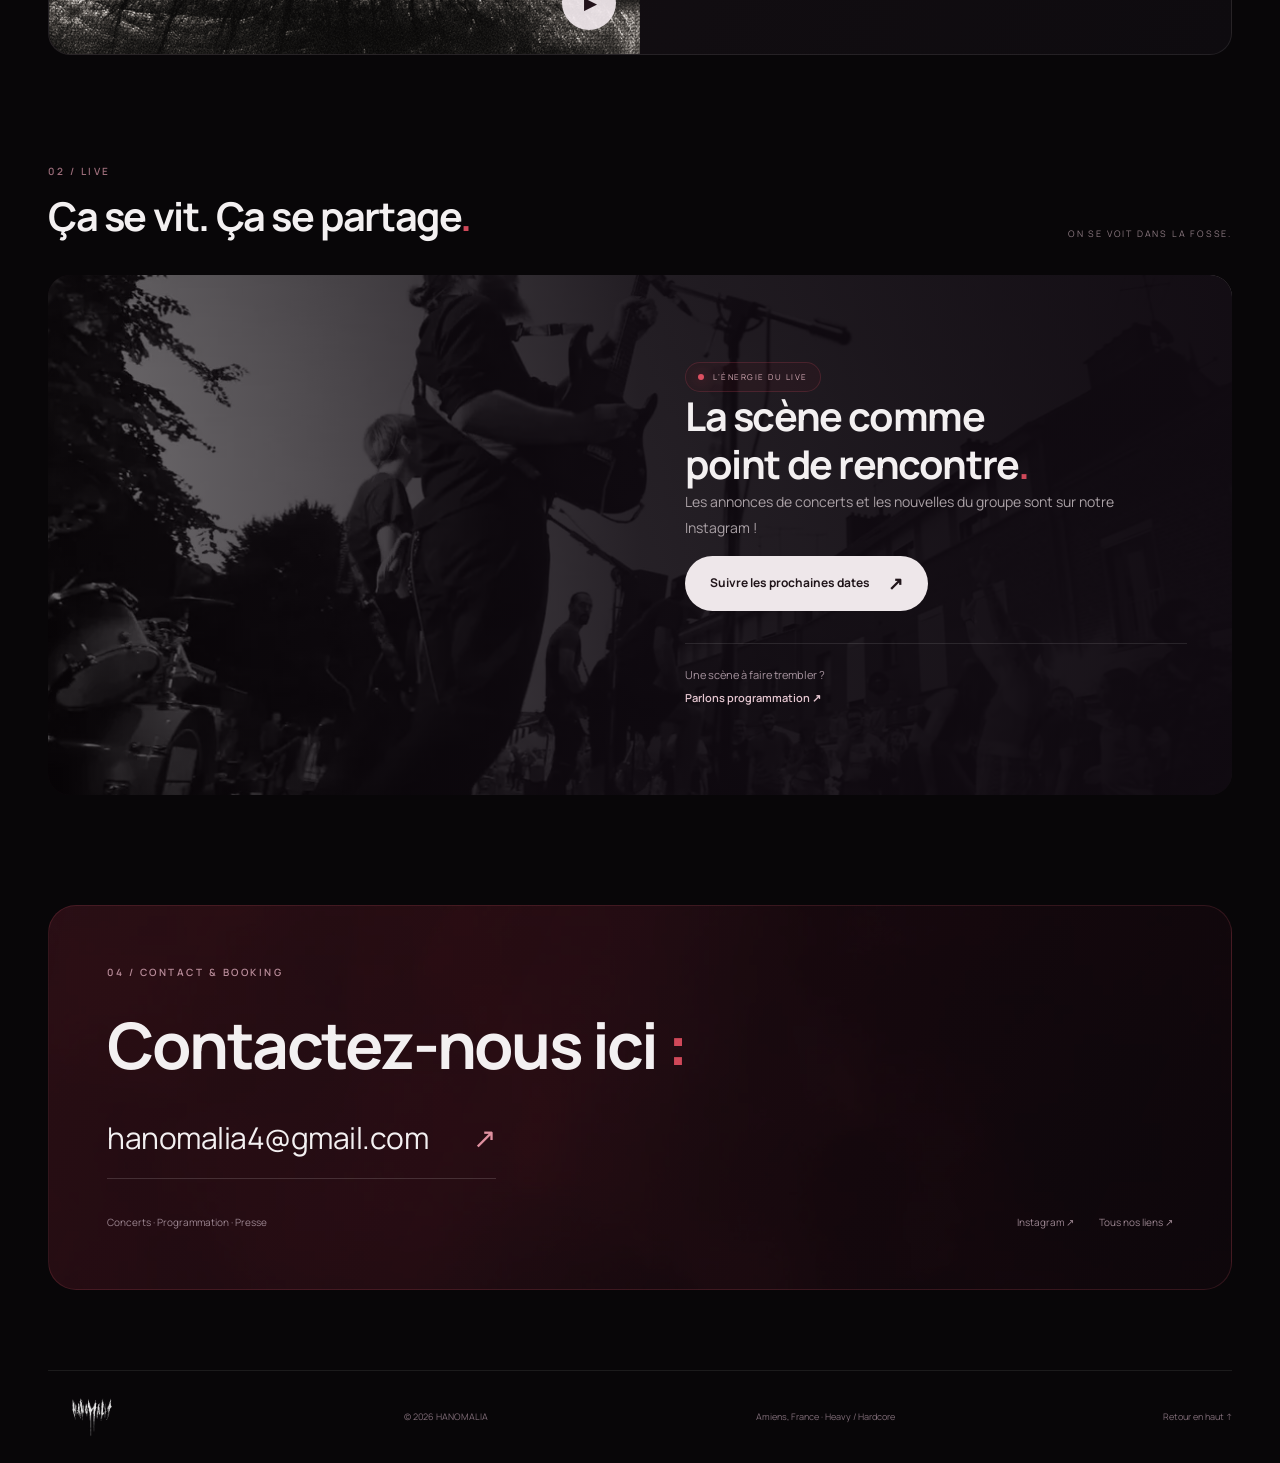
==== commit 04cc3f0f: "Update index.html" ====
--- a/index.html
+++ b/index.html
@@ -15,5 +15,5 @@
 <section id="live" class="section wrap"><div class="section-top"><div><p class="label">02 / LIVE</p><h2>Ça se vit. Ça se partage<span>.</span></h2></div><span class="section-aside">ON SE VOIT DANS LA FOSSE.</span></div>
 <div class="live-panel"><img class="live-photo" src="assets/concert-original.webp" alt="HANOMALIA et son public en concert" width="1170" height="1170" loading="lazy"><div class="live-copy"><span class="badge"><span class="status-dot"></span> L’ÉNERGIE DU LIVE</span><h2>La scène comme<br>point de rencontre<span>.</span></h2><p>Les annonces de concerts et les nouvelles du groupe sont sur notre Instagram !</p><a class="pill light" href="https://www.instagram.com/hanomalia_band/" target="_blank" rel="noopener noreferrer">Suivre les prochaines dates <span>↗</span></a><div class="booking-inline"><span>Une scène à faire trembler ?</span><a href="mailto:hanomalia4@gmail.com?subject=Booking%20HANOMALIA">Parlons programmation ↗</a></div></div></div></section>
 
-<section id="contact" class="contact wrap"><div class="contact-panel"><p class="label">04 / CONTACT & BOOKING</p><h2>Contactez nous ici <span>:</span></h2><a class="contact-email" href="mailto:hanomalia4@gmail.com">hanomalia4@gmail.com <span>↗</span></a><div class="contact-bottom"><span>Concerts · Programmation · Presse</span><div><a href="https://www.instagram.com/hanomalia_band/" target="_blank" rel="noopener noreferrer">Instagram ↗</a><a href="https://linktr.ee/hanomalia" target="_blank" rel="noopener noreferrer">Tous nos liens ↗</a></div></div></div></section>
+<section id="contact" class="contact wrap"><div class="contact-panel"><p class="label">04 / CONTACT & BOOKING</p><h2>Contactez-nous ici <span>:</span></h2><a class="contact-email" href="mailto:hanomalia4@gmail.com">hanomalia4@gmail.com <span>↗</span></a><div class="contact-bottom"><span>Concerts · Programmation · Presse</span><div><a href="https://www.instagram.com/hanomalia_band/" target="_blank" rel="noopener noreferrer">Instagram ↗</a><a href="https://linktr.ee/hanomalia" target="_blank" rel="noopener noreferrer">Tous nos liens ↗</a></div></div></div></section>
 </main><footer class="site-footer"><a href="index.html" aria-label="HANOMALIA, accueil"><img src="assets/logo-horizontal-blanc.png" alt="HANOMALIA" width="2360" height="1640"></a><span>© <span id="year">2026</span> HANOMALIA</span><span>Amiens, France · Heavy / Hardcore</span><a href="#top">Retour en haut ↑</a></footer></body></html>
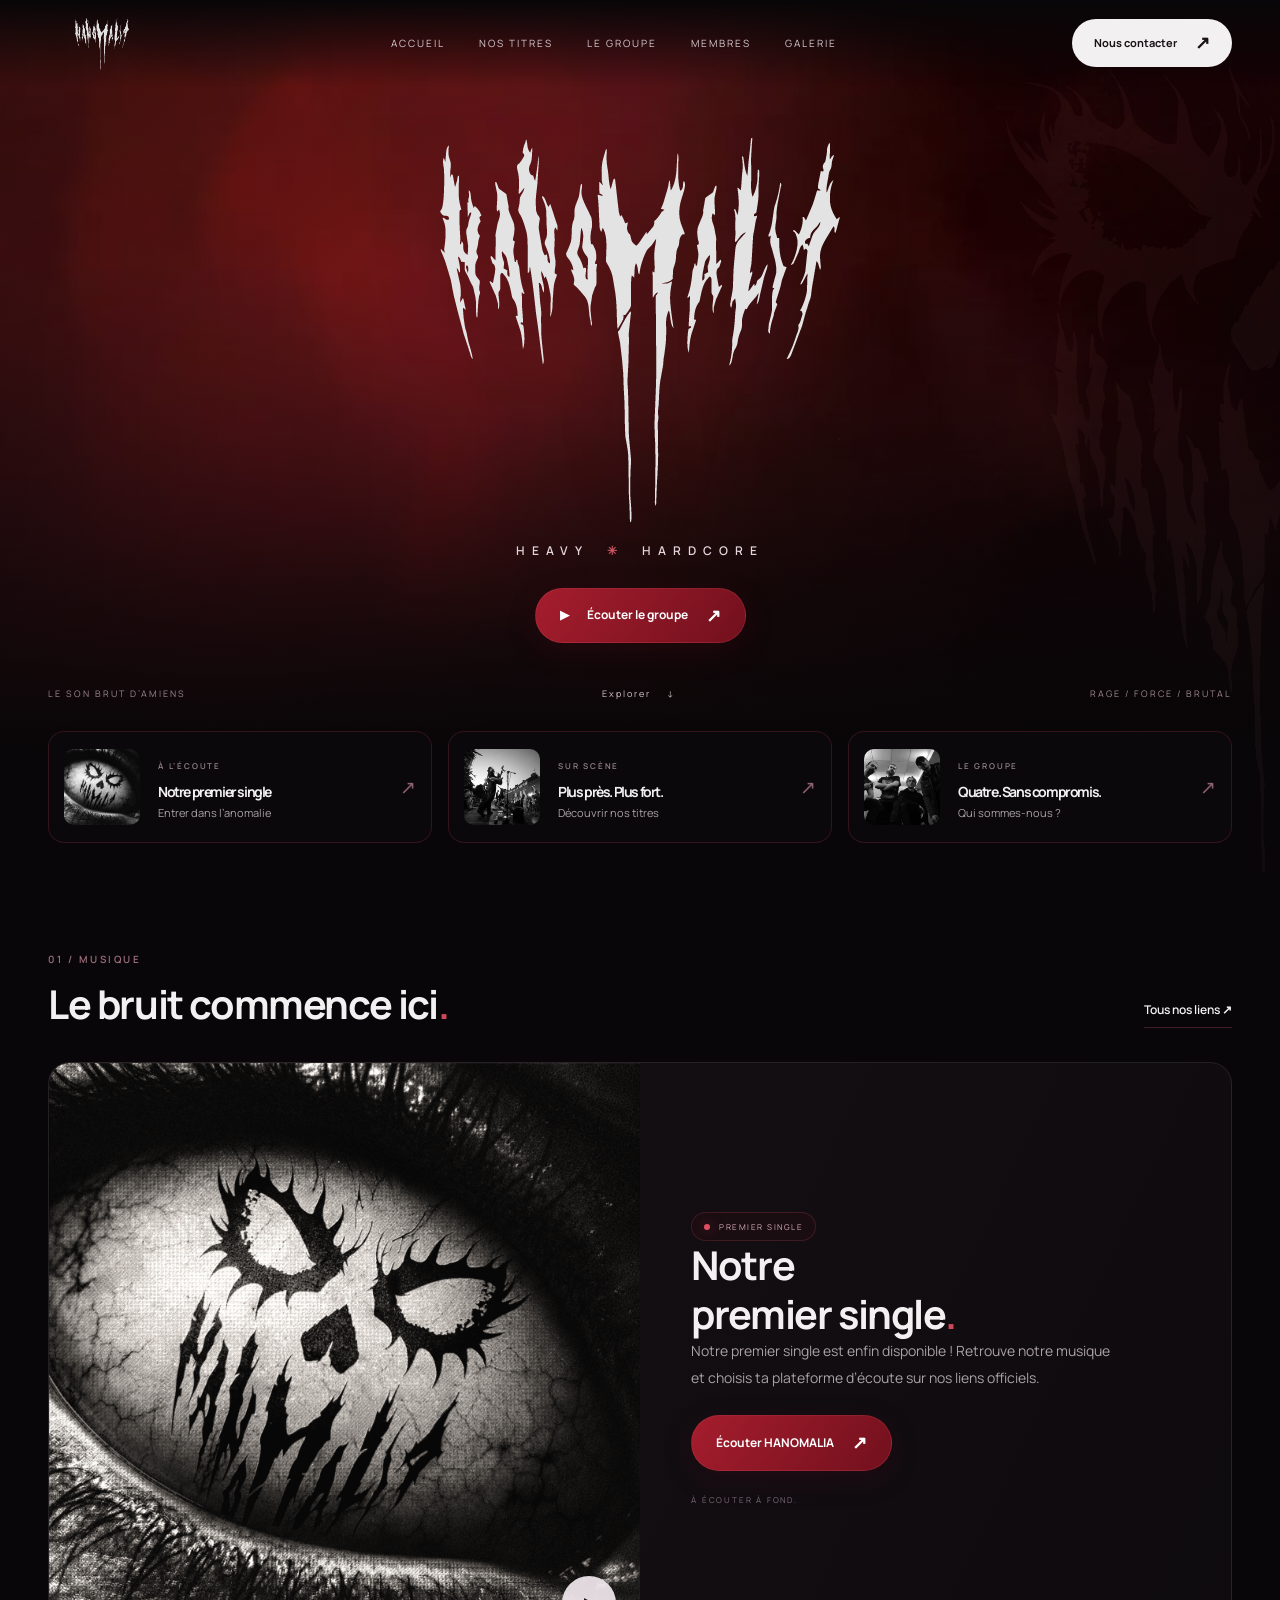
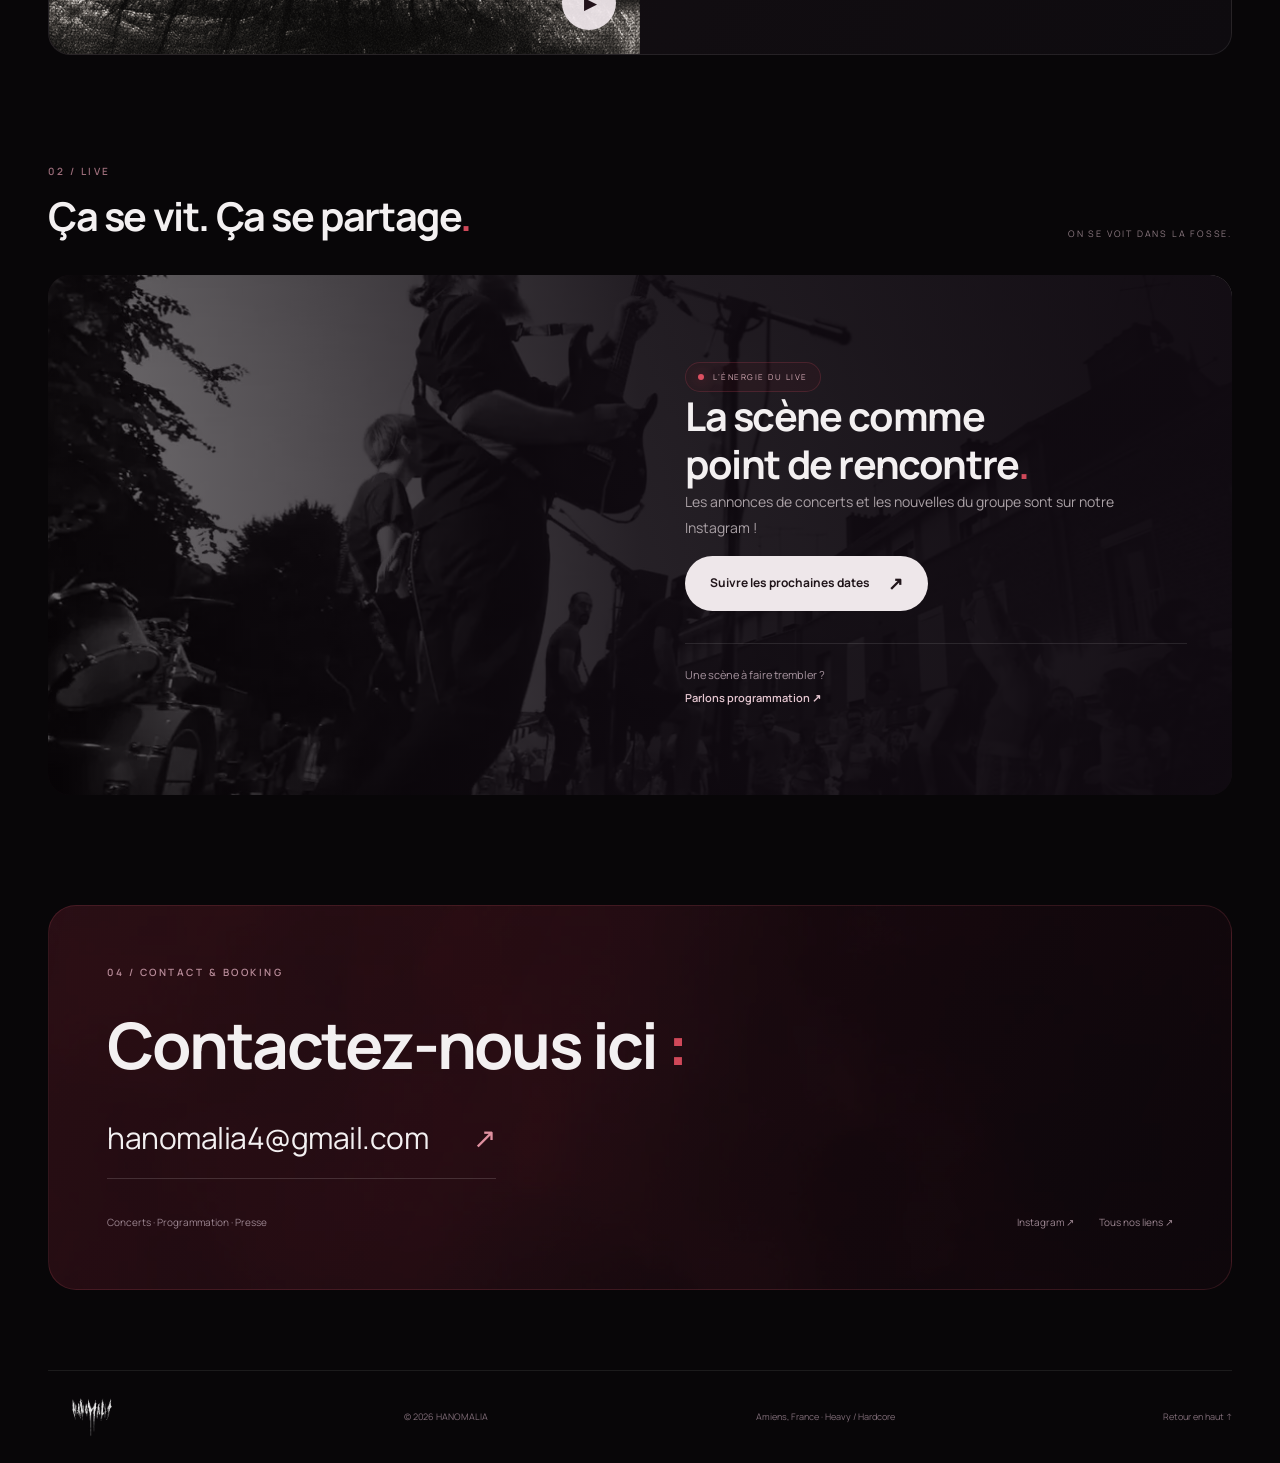
==== commit cf95e7cf: "Update index.html" ====
--- a/index.html
+++ b/index.html
@@ -2,7 +2,7 @@
 <body id="top"><div class="site-shadow" aria-hidden="true"></div><a class="skip" href="#contenu">Aller au contenu</a><header class="site-header"><a class="brand" href="index.html" aria-label="HANOMALIA, accueil"><img src="assets/logo-horizontal-blanc.png" alt="HANOMALIA" width="2360" height="1640"></a><button class="menu-toggle" aria-expanded="false" aria-controls="navigation">Menu <span>+</span></button><nav id="navigation" aria-label="Navigation principale"><a href="#musique">Accueil</a><a href="live.html">Nos titres</a><a href="groupe.html">Le Groupe</a><a href="membres.html">Membres</a><a href="galerie.html">Galerie</a></nav><a class="header-contact pill" href="#contact">Nous contacter <span>↗</span></a></header>
 <main id="contenu">
 <section class="hero" aria-labelledby="hero-title">
- <div class="hero-content"><h1 id="hero-title"><img class="hero-wordmark" src="assets/logo-horizontal-blanc.png" alt="HANOMALIA" width="2360" height="1640"></h1><p class="hero-genre">HEAVY <span>✳</span> HARDCORE</p><p class="hero-line">Des riffs. De la rage. Du partage.</p><a class="pill primary" href="https://linktr.ee/hanomalia" target="_blank" rel="noopener noreferrer"><span class="play">▶</span> Écouter le groupe <span>↗</span></a></div>
+ <div class="hero-content"><h1 id="hero-title"><img class="hero-wordmark" src="assets/logo-horizontal-blanc.png" alt="HANOMALIA" width="2360" height="1640"></h1><p class="hero-genre">HEAVY <span>✳</span> HARDCORE</p><p class="hero-line"> </p><a class="pill primary" href="https://linktr.ee/hanomalia" target="_blank" rel="noopener noreferrer"><span class="play">▶</span> Écouter le groupe <span>↗</span></a></div>
  <div class="hero-caption"><span>LE SON BRUT D’AMIENS</span><a href="#musique">Explorer <span>↓</span></a><span>RAGE / FORCE / BRUTAL</span></div>
 </section>
 <div class="quick-links wrap">
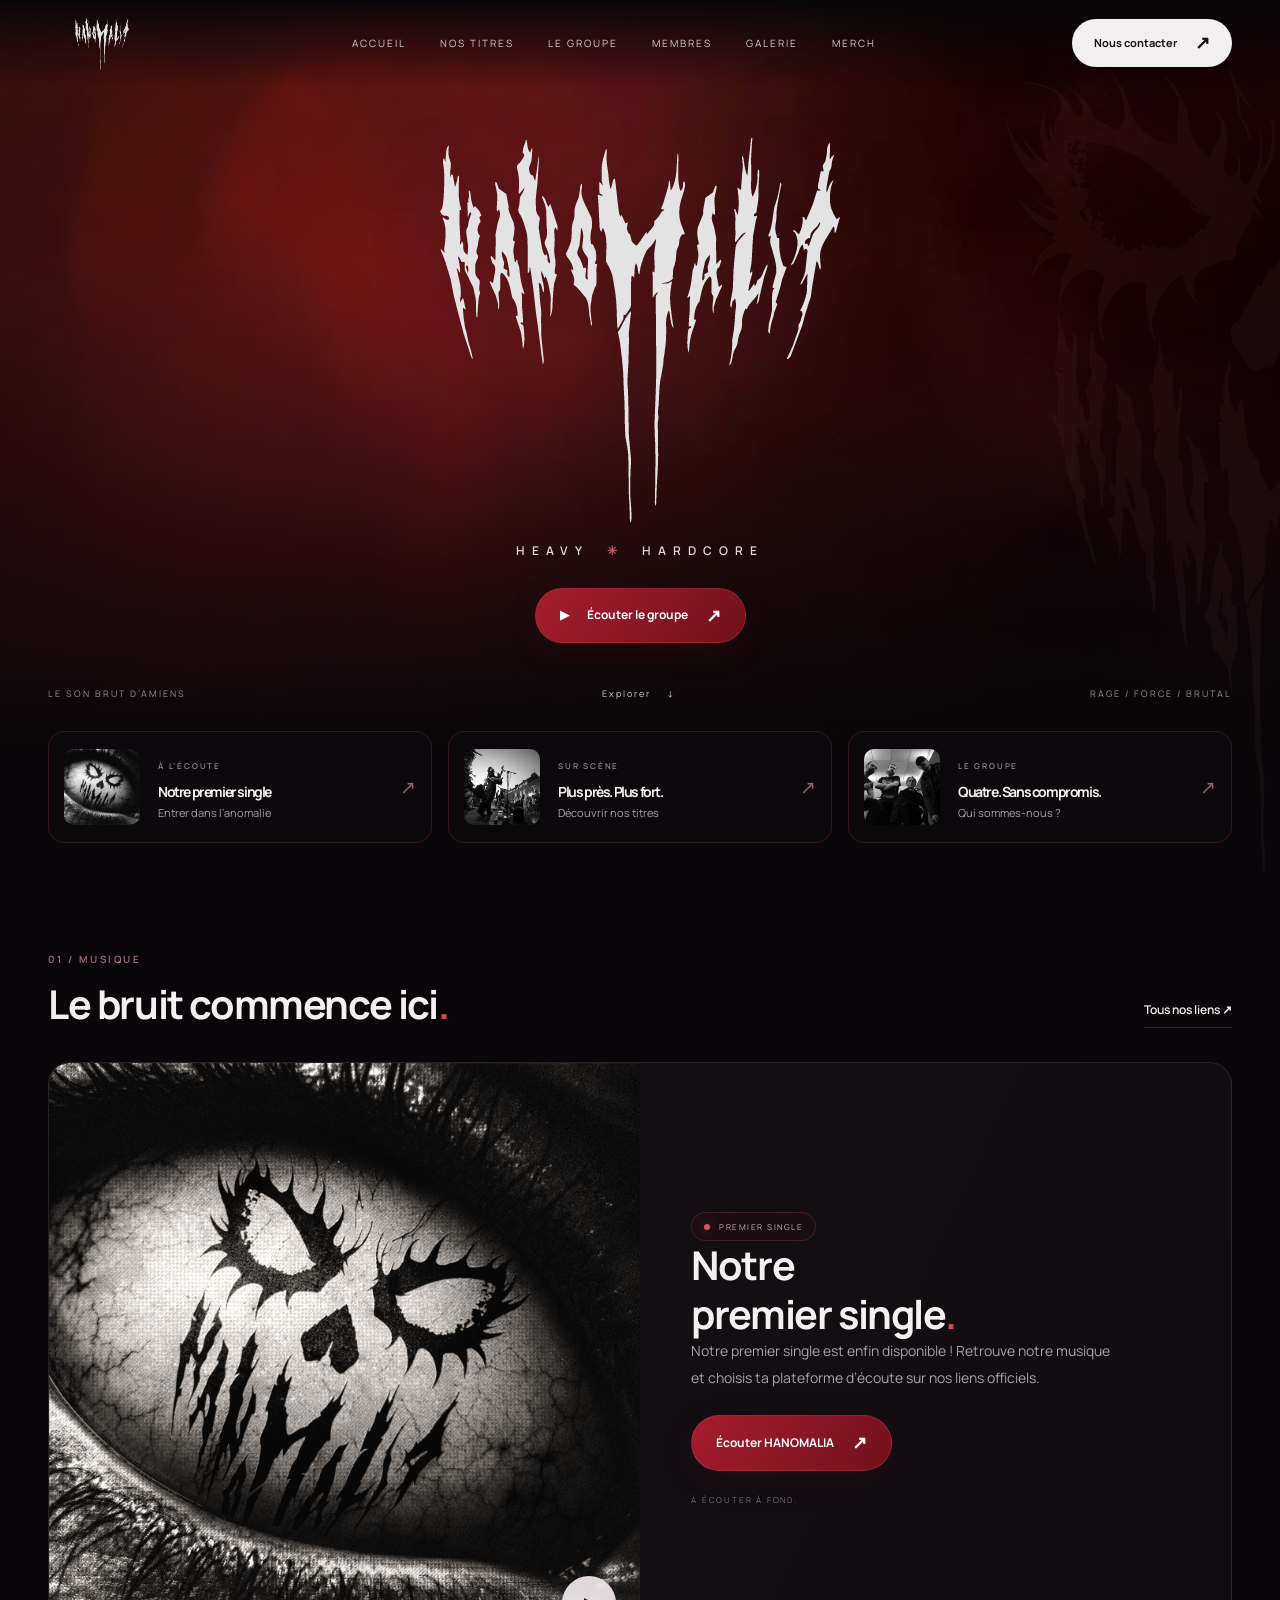
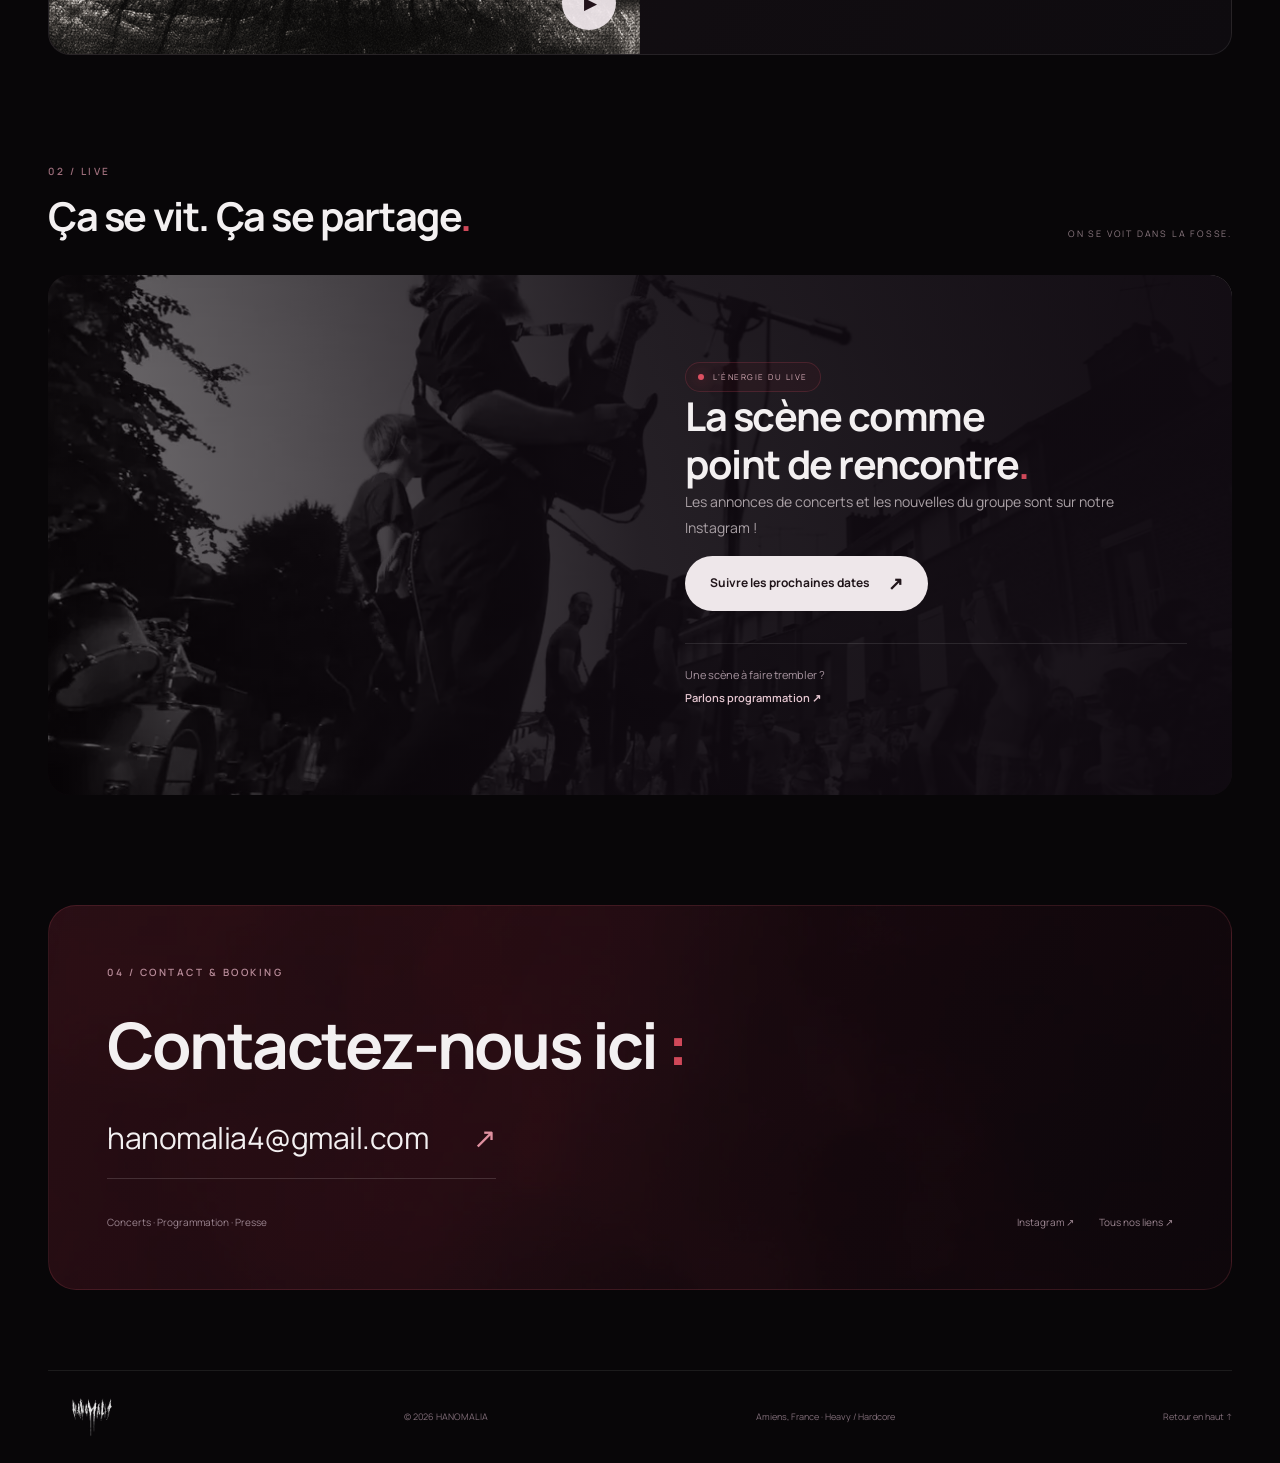
==== commit 1c8282bb: "Publish Merch and make it accessible from every main navigation menu" ====
--- a/index.html
+++ b/index.html
@@ -1,19 +1,19 @@
-<!doctype html><html lang="fr"><head><meta charset="utf-8"><meta name="viewport" content="width=device-width, initial-scale=1"><title>HANOMALIA — Heavy / Hardcore</title><meta name="description" content="HANOMALIA, heavy et hardcore depuis Amiens. Notre premier single, le groupe et nos concerts."><meta name="robots" content="noindex, nofollow"><meta name="theme-color" content="#080608"><link rel="preconnect" href="https://fonts.googleapis.com"><link rel="preconnect" href="https://fonts.gstatic.com" crossorigin><link href="https://fonts.googleapis.com/css2?family=Manrope:wght@400;500;600;700;800&display=swap" rel="stylesheet"><link rel="stylesheet" href="styles.css?v=gallery-menu-20261030"><script src="script.js?v=smoke-v2" defer></script></head>
-<body id="top"><div class="site-shadow" aria-hidden="true"></div><a class="skip" href="#contenu">Aller au contenu</a><header class="site-header"><a class="brand" href="index.html" aria-label="HANOMALIA, accueil"><img src="assets/logo-horizontal-blanc.png" alt="HANOMALIA" width="2360" height="1640"></a><button class="menu-toggle" aria-expanded="false" aria-controls="navigation">Menu <span>+</span></button><nav id="navigation" aria-label="Navigation principale"><a href="#musique">Accueil</a><a href="live.html">Nos titres</a><a href="groupe.html">Le Groupe</a><a href="membres.html">Membres</a><a href="galerie.html">Galerie</a></nav><a class="header-contact pill" href="#contact">Nous contacter <span>↗</span></a></header>
-<main id="contenu">
-<section class="hero" aria-labelledby="hero-title">
- <div class="hero-content"><h1 id="hero-title"><img class="hero-wordmark" src="assets/logo-horizontal-blanc.png" alt="HANOMALIA" width="2360" height="1640"></h1><p class="hero-genre">HEAVY <span>✳</span> HARDCORE</p><p class="hero-line"> </p><a class="pill primary" href="https://linktr.ee/hanomalia" target="_blank" rel="noopener noreferrer"><span class="play">▶</span> Écouter le groupe <span>↗</span></a></div>
- <div class="hero-caption"><span>LE SON BRUT D’AMIENS</span><a href="#musique">Explorer <span>↓</span></a><span>RAGE / FORCE / BRUTAL</span></div>
-</section>
-<div class="quick-links wrap">
- <a class="quick-card" href="#musique"><img src="assets/hanomalie-pochette.png" alt="" width="3000" height="3000"><div><span class="label">À L’ÉCOUTE</span><h2>Notre premier single</h2><p>Entrer dans l’anomalie</p></div><span class="arrow">↗</span></a>
- <a class="quick-card" href="live.html"><img src="assets/concert-original.webp" alt="" width="1170" height="1170"><div><span class="label">SUR SCÈNE</span><h2>Plus près. Plus fort.</h2><p>Découvrir nos titres</p></div><span class="arrow">↗</span></a>
- <a class="quick-card" href="membres.html"><img src="assets/groupe-hd.jpg" alt="" width="6960" height="4640"><div><span class="label">LE GROUPE</span><h2>Quatre. Sans compromis.</h2><p>Qui sommes-nous ?</p></div><span class="arrow">↗</span></a>
-</div>
-<section id="musique" class="section wrap"><div class="section-top"><div><p class="label">01 / MUSIQUE</p><h2>Le bruit commence ici<span>.</span></h2></div><a class="text-link" href="https://linktr.ee/hanomalia" target="_blank" rel="noopener noreferrer">Tous nos liens ↗</a></div>
-<div class="release-panel"><a class="cover" href="https://linktr.ee/hanomalia" target="_blank" rel="noopener noreferrer" aria-label="Écouter notre premier single"><img src="assets/hanomalie-pochette.png" alt="Pochette Hanomalie — HANOMALIA" width="3000" height="3000" loading="lazy"><span class="cover-play" aria-hidden="true">▶</span></a><div class="release-info"><span class="badge"><span class="status-dot"></span> PREMIER SINGLE</span><h2>Notre<br>premier single<span>.</span></h2><p>Notre premier single est enfin disponible ! Retrouve notre musique et choisis ta plateforme d’écoute sur nos liens officiels.</p><a class="pill primary" href="https://linktr.ee/hanomalia" target="_blank" rel="noopener noreferrer">Écouter HANOMALIA <span>↗</span></a><span class="small-note">À ÉCOUTER À FOND.</span></div></div></section>
-<section id="live" class="section wrap"><div class="section-top"><div><p class="label">02 / LIVE</p><h2>Ça se vit. Ça se partage<span>.</span></h2></div><span class="section-aside">ON SE VOIT DANS LA FOSSE.</span></div>
-<div class="live-panel"><img class="live-photo" src="assets/concert-original.webp" alt="HANOMALIA et son public en concert" width="1170" height="1170" loading="lazy"><div class="live-copy"><span class="badge"><span class="status-dot"></span> L’ÉNERGIE DU LIVE</span><h2>La scène comme<br>point de rencontre<span>.</span></h2><p>Les annonces de concerts et les nouvelles du groupe sont sur notre Instagram !</p><a class="pill light" href="https://www.instagram.com/hanomalia_band/" target="_blank" rel="noopener noreferrer">Suivre les prochaines dates <span>↗</span></a><div class="booking-inline"><span>Une scène à faire trembler ?</span><a href="mailto:hanomalia4@gmail.com?subject=Booking%20HANOMALIA">Parlons programmation ↗</a></div></div></div></section>
-
-<section id="contact" class="contact wrap"><div class="contact-panel"><p class="label">04 / CONTACT & BOOKING</p><h2>Contactez-nous ici <span>:</span></h2><a class="contact-email" href="mailto:hanomalia4@gmail.com">hanomalia4@gmail.com <span>↗</span></a><div class="contact-bottom"><span>Concerts · Programmation · Presse</span><div><a href="https://www.instagram.com/hanomalia_band/" target="_blank" rel="noopener noreferrer">Instagram ↗</a><a href="https://linktr.ee/hanomalia" target="_blank" rel="noopener noreferrer">Tous nos liens ↗</a></div></div></div></section>
-</main><footer class="site-footer"><a href="index.html" aria-label="HANOMALIA, accueil"><img src="assets/logo-horizontal-blanc.png" alt="HANOMALIA" width="2360" height="1640"></a><span>© <span id="year">2026</span> HANOMALIA</span><span>Amiens, France · Heavy / Hardcore</span><a href="#top">Retour en haut ↑</a></footer></body></html>
+<!doctype html><html lang="fr"><head><script src="site-data.js" defer></script><script src="site-render.js" defer></script><meta charset="utf-8"><meta name="viewport" content="width=device-width, initial-scale=1"><title>HANOMALIA — Heavy / Hardcore</title><meta name="description" content="HANOMALIA, heavy et hardcore depuis Amiens. Notre premier single, le groupe et nos concerts."><meta name="robots" content="noindex, nofollow"><meta name="theme-color" content="#080608"><link rel="preconnect" href="https://fonts.googleapis.com"><link rel="preconnect" href="https://fonts.gstatic.com" crossorigin><link href="https://fonts.googleapis.com/css2?family=Manrope:wght@400;500;600;700;800&amp;display=swap" rel="stylesheet"><link rel="stylesheet" href="styles.css?v=gallery-menu-20261030"><script src="script.js?v=smoke-v2" defer></script></head>
+<body id="top"><div class="site-shadow" aria-hidden="true"></div><a class="skip" href="#contenu">Aller au contenu</a><header class="site-header"><a class="brand" href="index.html" aria-label="HANOMALIA, accueil" data-cms-url="link-001"><img src="assets/logo-horizontal-blanc.png" alt="HANOMALIA" width="2360" height="1640" data-cms-image="image-002"></a><button class="menu-toggle" aria-expanded="false" aria-controls="navigation"><cms-text data-cms-text="text-003">Menu </cms-text><span>+</span></button><nav id="navigation" aria-label="Navigation principale"><a href="#musique"><cms-text data-cms-text="text-004">Accueil</cms-text></a><a href="live.html" data-cms-url="link-006"><cms-text data-cms-text="text-005">Nos titres</cms-text></a><a href="groupe.html" data-cms-url="link-008"><cms-text data-cms-text="text-007">Le Groupe</cms-text></a><a href="membres.html" data-cms-url="link-010"><cms-text data-cms-text="text-009">Membres</cms-text></a><a href="galerie.html" data-cms-url="link-012"><cms-text data-cms-text="text-011">Galerie</cms-text></a><a href="merch.html" data-cms-url="nav-merch-url"><cms-text data-cms-text="nav-merch-label">Merch</cms-text></a></nav><a class="header-contact pill" href="#contact"><cms-text data-cms-text="text-013">Nous contacter </cms-text><span>↗</span></a></header>
+<main id="contenu">
+<section class="hero" aria-labelledby="hero-title">
+ <div class="hero-content"><h1 id="hero-title"><img class="hero-wordmark" src="assets/logo-horizontal-blanc.png" alt="HANOMALIA" width="2360" height="1640" data-cms-image="image-014"></h1><p class="hero-genre"><cms-text data-cms-text="text-015">HEAVY </cms-text><span>✳</span><cms-text data-cms-text="text-016"> HARDCORE</cms-text></p><p class="hero-line"> </p><a class="pill primary" href="https://linktr.ee/hanomalia" target="_blank" rel="noopener noreferrer" data-cms-url="link-018"><span class="play">▶</span><cms-text data-cms-text="text-017"> Écouter le groupe </cms-text><span>↗</span></a></div>
+ <div class="hero-caption"><span><cms-text data-cms-text="text-019">LE SON BRUT D’AMIENS</cms-text></span><a href="#musique"><cms-text data-cms-text="text-020">Explorer </cms-text><span>↓</span></a><span><cms-text data-cms-text="text-021">RAGE / FORCE / BRUTAL</cms-text></span></div>
+</section>
+<div class="quick-links wrap">
+ <a class="quick-card" href="#musique"><img src="assets/hanomalie-pochette.png" alt="" width="3000" height="3000" data-cms-image="image-022"><div><span class="label"><cms-text data-cms-text="text-023">À L’ÉCOUTE</cms-text></span><h2><cms-text data-cms-text="text-024">Notre premier single</cms-text></h2><p><cms-text data-cms-text="text-025">Entrer dans l’anomalie</cms-text></p></div><span class="arrow">↗</span></a>
+ <a class="quick-card" href="live.html" data-cms-url="link-026"><img src="assets/concert-original.webp" alt="" width="1170" height="1170" data-cms-image="image-027"><div><span class="label"><cms-text data-cms-text="text-028">SUR SCÈNE</cms-text></span><h2><cms-text data-cms-text="text-029">Plus près. Plus fort.</cms-text></h2><p><cms-text data-cms-text="text-030">Découvrir nos titres</cms-text></p></div><span class="arrow">↗</span></a>
+ <a class="quick-card" href="membres.html" data-cms-url="link-031"><img src="assets/groupe-hd.jpg" alt="" width="6960" height="4640" data-cms-image="image-032"><div><span class="label"><cms-text data-cms-text="text-033">LE GROUPE</cms-text></span><h2><cms-text data-cms-text="text-034">Quatre. Sans compromis.</cms-text></h2><p><cms-text data-cms-text="text-035">Qui sommes-nous ?</cms-text></p></div><span class="arrow">↗</span></a>
+</div>
+<section id="musique" class="section wrap"><div class="section-top"><div><p class="label"><cms-text data-cms-text="text-036">01 / MUSIQUE</cms-text></p><h2><cms-text data-cms-text="text-037">Le bruit commence ici</cms-text><span>.</span></h2></div><a class="text-link" href="https://linktr.ee/hanomalia" target="_blank" rel="noopener noreferrer" data-cms-url="link-039"><cms-text data-cms-text="text-038">Tous nos liens ↗</cms-text></a></div>
+<div class="release-panel"><a class="cover" href="https://linktr.ee/hanomalia" target="_blank" rel="noopener noreferrer" aria-label="Écouter notre premier single" data-cms-url="link-040"><img src="assets/hanomalie-pochette.png" alt="Pochette Hanomalie — HANOMALIA" width="3000" height="3000" loading="lazy" data-cms-image="image-041"><span class="cover-play" aria-hidden="true">▶</span></a><div class="release-info"><span class="badge"><span class="status-dot"></span><cms-text data-cms-text="text-042"> PREMIER SINGLE</cms-text></span><h2><cms-text data-cms-text="text-043">Notre</cms-text><br><cms-text data-cms-text="text-044">premier single</cms-text><span>.</span></h2><p><cms-text data-cms-text="text-045">Notre premier single est enfin disponible ! Retrouve notre musique et choisis ta plateforme d’écoute sur nos liens officiels.</cms-text></p><a class="pill primary" href="https://linktr.ee/hanomalia" target="_blank" rel="noopener noreferrer" data-cms-url="link-047"><cms-text data-cms-text="text-046">Écouter HANOMALIA </cms-text><span>↗</span></a><span class="small-note"><cms-text data-cms-text="text-048">À ÉCOUTER À FOND.</cms-text></span></div></div></section>
+<section id="live" class="section wrap"><div class="section-top"><div><p class="label"><cms-text data-cms-text="text-049">02 / LIVE</cms-text></p><h2><cms-text data-cms-text="text-050">Ça se vit. Ça se partage</cms-text><span>.</span></h2></div><span class="section-aside"><cms-text data-cms-text="text-051">ON SE VOIT DANS LA FOSSE.</cms-text></span></div>
+<div class="live-panel"><img class="live-photo" src="assets/concert-original.webp" alt="HANOMALIA et son public en concert" width="1170" height="1170" loading="lazy" data-cms-image="image-052"><div class="live-copy"><span class="badge"><span class="status-dot"></span><cms-text data-cms-text="text-053"> L’ÉNERGIE DU LIVE</cms-text></span><h2><cms-text data-cms-text="text-054">La scène comme</cms-text><br><cms-text data-cms-text="text-055">point de rencontre</cms-text><span>.</span></h2><p><cms-text data-cms-text="text-056">Les annonces de concerts et les nouvelles du groupe sont sur notre Instagram !</cms-text></p><a class="pill light" href="https://www.instagram.com/hanomalia_band/" target="_blank" rel="noopener noreferrer" data-cms-url="link-058"><cms-text data-cms-text="text-057">Suivre les prochaines dates </cms-text><span>↗</span></a><div class="booking-inline"><span><cms-text data-cms-text="text-059">Une scène à faire trembler ?</cms-text></span><a href="mailto:hanomalia4@gmail.com?subject=Booking%20HANOMALIA" data-cms-url="link-061"><cms-text data-cms-text="text-060">Parlons programmation ↗</cms-text></a></div></div></div></section>
+
+<section id="contact" class="contact wrap"><div class="contact-panel"><p class="label"><cms-text data-cms-text="text-062">04 / CONTACT &amp; BOOKING</cms-text></p><h2><cms-text data-cms-text="text-063">Contactez-nous ici </cms-text><span>:</span></h2><a class="contact-email" href="mailto:hanomalia4@gmail.com" data-cms-url="link-065"><cms-text data-cms-text="text-064">hanomalia4@gmail.com </cms-text><span>↗</span></a><div class="contact-bottom"><span><cms-text data-cms-text="text-066">Concerts · Programmation · Presse</cms-text></span><div><a href="https://www.instagram.com/hanomalia_band/" target="_blank" rel="noopener noreferrer" data-cms-url="link-068"><cms-text data-cms-text="text-067">Instagram ↗</cms-text></a><a href="https://linktr.ee/hanomalia" target="_blank" rel="noopener noreferrer" data-cms-url="link-070"><cms-text data-cms-text="text-069">Tous nos liens ↗</cms-text></a></div></div></div></section>
+</main><footer class="site-footer"><a href="index.html" aria-label="HANOMALIA, accueil" data-cms-url="link-071"><img src="assets/logo-horizontal-blanc.png" alt="HANOMALIA" width="2360" height="1640" data-cms-image="image-072"></a><span>© <span id="year">2026</span><cms-text data-cms-text="text-073"> HANOMALIA</cms-text></span><span><cms-text data-cms-text="text-074">Amiens, France · Heavy / Hardcore</cms-text></span><a href="#top"><cms-text data-cms-text="text-075">Retour en haut ↑</cms-text></a></footer></body></html>
--- a/styles.css
+++ b/styles.css
@@ -30,3 +30,6 @@
 .site-header nav{display:none;position:absolute;top:86px;left:28px;right:28px;padding:26px;border:1px solid #ffffff1f;border-radius:18px;background:#100b10f7;backdrop-filter:blur(20px);flex-direction:column;align-items:flex-start;gap:24px}
 .site-header nav.open{display:flex}
 }
+
+cms-text{white-space:pre-line}
+.hero{background-image:var(--cms-smoke,url('assets/fumee-rouge.jpg'))}.contact-panel{background-image:linear-gradient(115deg,#210c14dd,#0c080dd9),var(--cms-smoke,url('assets/fumee-rouge.jpg'))}.site-shadow::before{-webkit-mask-image:var(--cms-shadow,url('assets/skull-original.png'));mask-image:var(--cms-shadow,url('assets/skull-original.png'))}
